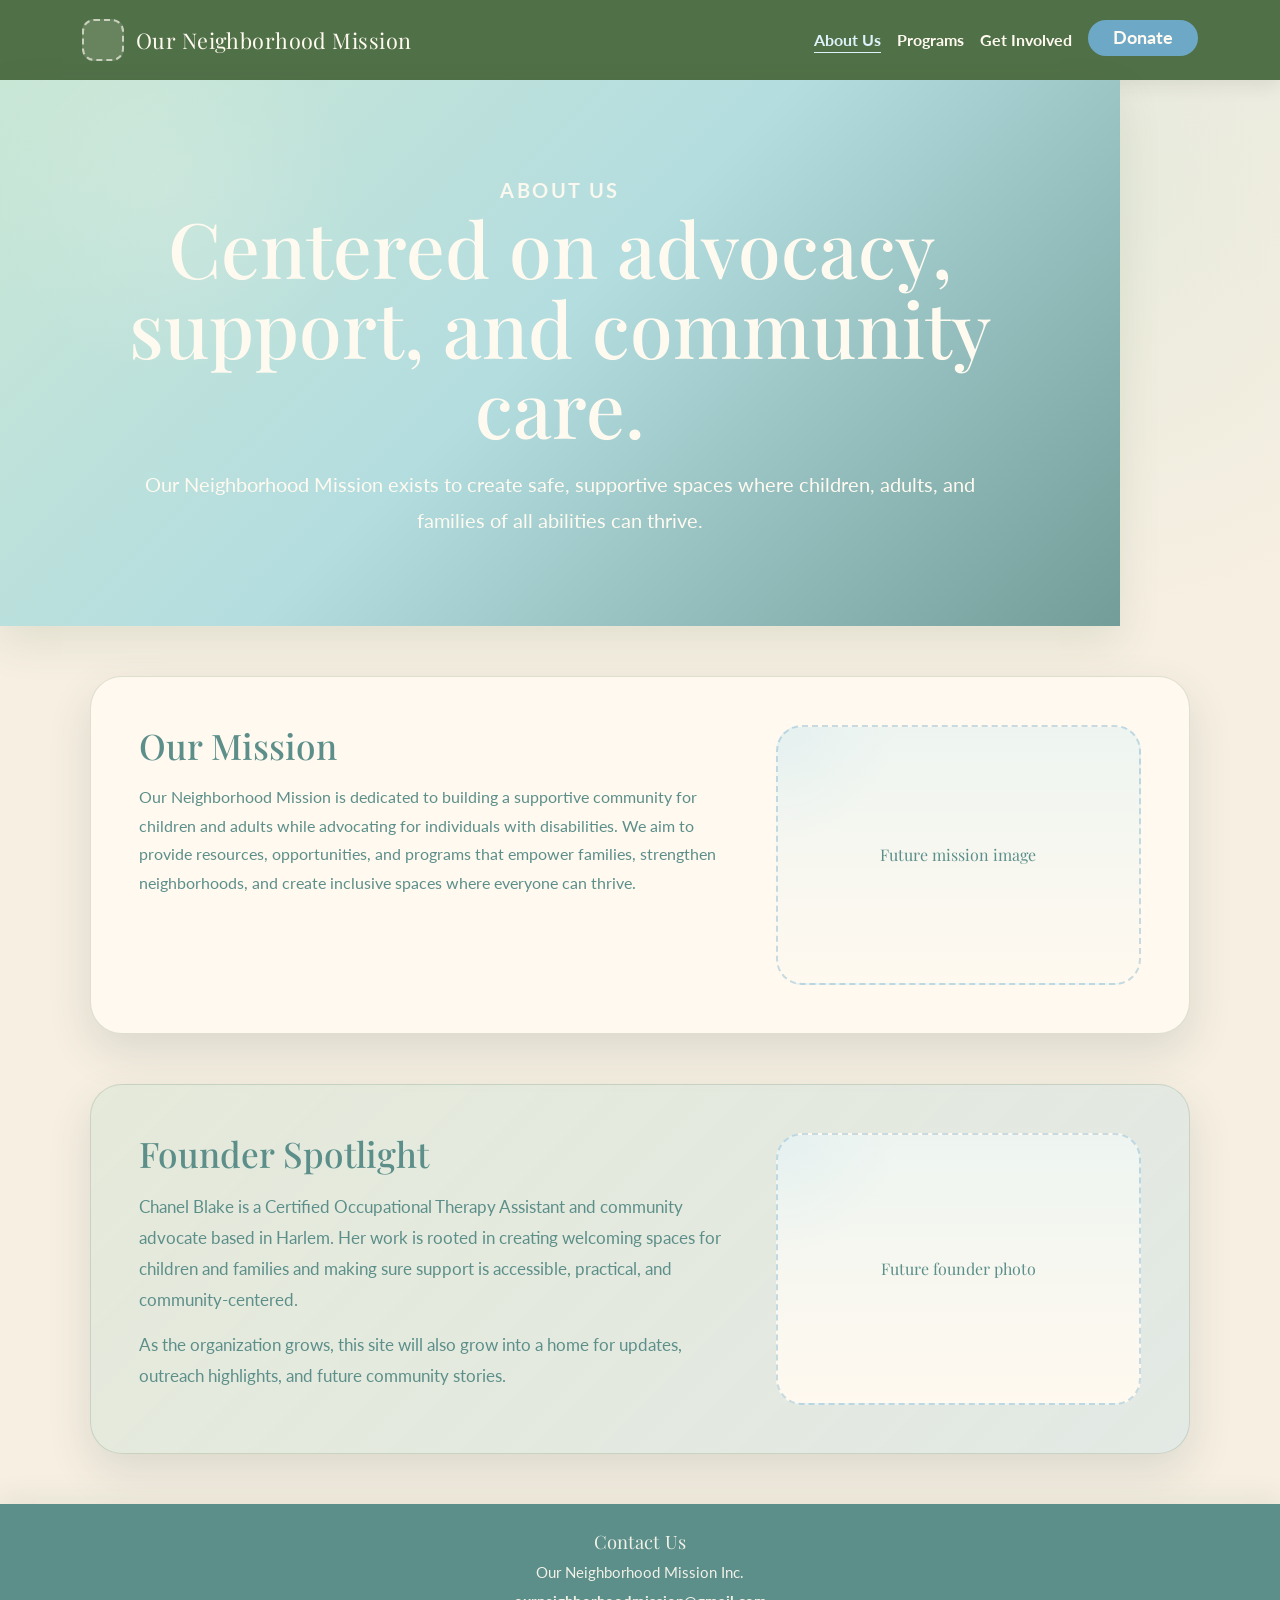
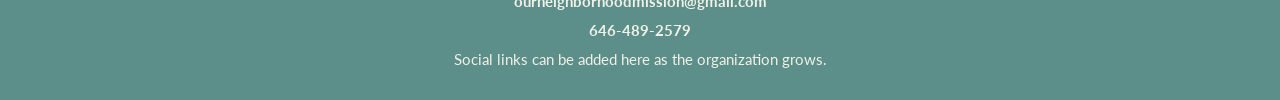
==== about.html @ 68ea68d2 "Unify intros and refine visual theme" ====
<!DOCTYPE html>
<html lang="en">
  <head>
    <meta charset="UTF-8" />
    <meta name="viewport" content="width=device-width, initial-scale=1.0" />
    <title>About Us | Our Neighborhood Mission</title>
    <link
      href="https://cdn.jsdelivr.net/npm/bootstrap@5.3.3/dist/css/bootstrap.min.css"
      rel="stylesheet"
    />
    <link rel="stylesheet" href="style.css" />
    <link
      href="https://fonts.googleapis.com/css2?family=Playfair+Display:wght@700&family=Lato:wght@400;700&display=swap"
      rel="stylesheet"
    />
  </head>
  <body>
    <nav class="navbar navbar-expand-lg">
      <div class="container">
        <a class="navbar-brand" href="index.html">
          <span class="logo-slot" aria-hidden="true"></span>
          <span class="brand-text">Our Neighborhood Mission</span>
        </a>
        <button
          class="navbar-toggler"
          type="button"
          data-bs-toggle="collapse"
          data-bs-target="#navMenu"
          aria-controls="navMenu"
          aria-expanded="false"
          aria-label="Toggle navigation"
        >
          <span class="navbar-toggler-icon"></span>
        </button>
        <div class="collapse navbar-collapse" id="navMenu">
          <ul class="navbar-nav ms-auto">
            <li class="nav-item"><a class="nav-link current-link" href="about.html">About Us</a></li>
            <li class="nav-item"><a class="nav-link" href="programs.html">Programs</a></li>
            <li class="nav-item"><a class="nav-link" href="get-involved.html">Get Involved</a></li>
            <li class="nav-item ms-2">
              <a class="btn btn-donate btn-sm" href="get-involved.html#donate">Donate</a>
            </li>
          </ul>
        </div>
      </div>
    </nav>

    <section class="intro subpage-intro">
      <div class="statement statement-wide">
        <p class="subpage-tag">About Us</p>
        <h1>Centered on advocacy, support, and community care.</h1>
        <p>
          Our Neighborhood Mission exists to create safe, supportive spaces where
          children, adults, and families of all abilities can thrive.
        </p>
      </div>
    </section>

    <section id="mission" class="page-section content-split">
      <div class="content-copy">
        <h2>Our Mission</h2>
        <p>
          Our Neighborhood Mission is dedicated to building a supportive community for
          children and adults while advocating for individuals with disabilities. We aim
          to provide resources, opportunities, and programs that empower families,
          strengthen neighborhoods, and create inclusive spaces where everyone can thrive.
        </p>
      </div>
      <div class="content-placeholder">Future mission image</div>
    </section>

    <section id="impact" class="page-section content-split">
      <div class="content-copy">
        <h2>Founder Spotlight</h2>
        <p>
          Chanel Blake is a Certified Occupational Therapy Assistant and community
          advocate based in Harlem. Her work is rooted in creating welcoming spaces for
          children and families and making sure support is accessible, practical, and
          community-centered.
        </p>
        <p>
          As the organization grows, this site will also grow into a home for updates,
          outreach highlights, and future community stories.
        </p>
      </div>
      <div class="content-placeholder">Future founder photo</div>
    </section>

    <footer id="footer">
      <p>Contact Us</p>
      <p>Our Neighborhood Mission Inc.</p>
      <p><a class="contact-link footer-link" href="mailto:ourneighborhoodmission@gmail.com">ourneighborhoodmission@gmail.com</a></p>
      <p><a class="contact-link footer-link" href="tel:16464892579">646-489-2579</a></p>
      <p class="footer-note">Social links can be added here as the organization grows.</p>
    </footer>

    <script src="https://cdn.jsdelivr.net/npm/bootstrap@5.3.3/dist/js/bootstrap.bundle.min.js"></script>
  </body>
</html>
---- style.css ----
:root {
  --primary-color: #aad8c0;
  --secondary-color: #5c8f8a;
  --accent-color: #b8dceb;
  --accent-color2: #6ea8c7;
  --card-color: #8ec0b4;
  --surface-color: #fff9ef;
  --surface-soft: #eef5f1;
  --text-color: #333;
  --warm-bg: #f6efe2;
  --light-text: #fffaf0;
  --border-color: rgba(72, 106, 64, 0.18);
  --shadow-soft: 0 16px 40px rgba(72, 106, 64, 0.12);
  --shadow-card: 0 18px 44px rgba(62, 86, 81, 0.14);
}

html {
  scroll-behavior: smooth;
}

body {
  font-family: "Lato", sans-serif;
  background-color: var(--warm-bg);
  margin: 0;
  color: var(--text-color);
  background-image:
    radial-gradient(circle at top left, rgba(184, 220, 235, 0.16), transparent 24%),
    radial-gradient(circle at 85% 12%, rgba(170, 216, 192, 0.18), transparent 22%),
    linear-gradient(180deg, rgba(184, 220, 235, 0.08), transparent 18%);
}

.navbar {
  background-color: rgba(72, 106, 64, 0.95);
  box-shadow: 0 6px 18px rgba(0, 0, 0, 0.08);
  padding: 14px 0;
}

.navbar-brand {
  font-family: "Playfair Display", serif;
  color: var(--light-text) !important;
  letter-spacing: 0.02em;
  display: inline-flex;
  align-items: center;
  gap: 12px;
  font-size: 1.35rem;
  text-decoration: none;
}

.logo-slot {
  width: 42px;
  height: 42px;
  border-radius: 12px;
  border: 2px dashed rgba(255, 250, 240, 0.65);
  background: rgba(255, 250, 240, 0.14);
  flex: 0 0 auto;
}

.brand-text {
  display: inline-block;
}

.navbar-toggler {
  border-color: rgba(245, 245, 220, 0.5);
}

.navbar-toggler-icon {
  filter: invert(1);
}

.nav-link {
  color: var(--light-text) !important;
  font-family: "Lato", sans-serif;
  font-weight: 700;
}

.nav-link:hover {
  color: var(--accent-color2) !important;
}

.current-link {
  color: #dff2fb !important;
  text-decoration: underline;
  text-underline-offset: 6px;
}

.intro {
  background:
    radial-gradient(circle at 15% 20%, rgba(255, 249, 239, 0.16), transparent 18%),
    linear-gradient(135deg, #c9e7d5 0%, #b4dde0 48%, #729d98 100%);
  color: var(--light-text);
  text-align: center;
  padding: 92px 44px 88px;
  min-height: 360px;
  max-width: 1120px;
  width: 100%;
  margin: 0 0 28px;
  box-shadow: var(--shadow-soft);
  display: flex;
  align-items: center;
  justify-content: center;
  position: relative;
  overflow: hidden;
}

.intro h1 {
  font-family: "Playfair Display", serif;
  font-size: clamp(3rem, 6vw, 5.1rem);
  line-height: 1.04;
  margin-bottom: 18px;
}

.intro p {
  font-family: "Lato", sans-serif;
  font-size: 1.25rem;
  line-height: 1.8;
  max-width: 900px;
  margin: 0 auto;
}

.subpage-tag {
  margin-bottom: 14px;
  text-transform: uppercase;
  letter-spacing: 0.12em;
  color: rgba(255, 250, 240, 0.92);
  font-size: 0.92rem;
  font-weight: 700;
}

.statement {
  max-width: 980px;
  margin: 0 auto;
}

.statement-wide {
  max-width: 980px;
}

.subpage-intro {
  margin-top: 0;
}

.intro-actions {
  margin-top: 26px;
  display: flex;
  justify-content: center;
  gap: 14px;
  flex-wrap: wrap;
}

.intro-secondary-btn {
  color: var(--light-text);
  border-radius: 999px;
  padding: 16px 30px;
  border: 1px solid rgba(255, 250, 240, 0.5);
}

.intro-secondary-btn:hover {
  color: var(--light-text);
  background: rgba(255, 250, 240, 0.12);
}

.highlight-strip {
  max-width: 1120px;
  margin: 0 auto 28px;
  padding: 0 8px;
  display: grid;
  grid-template-columns: repeat(3, 1fr);
  gap: 18px;
}

.highlight-item {
  background: rgba(255, 249, 239, 0.82);
  border: 1px solid var(--border-color);
  border-radius: 24px;
  min-height: 96px;
  display: flex;
  align-items: center;
  justify-content: center;
  box-shadow: var(--shadow-card);
}

.highlight-item span {
  font-family: "Playfair Display", serif;
  color: var(--secondary-color);
  font-size: 1.35rem;
}


.page-section,
#mission,
#programs,
#gallery,
#volunteer,
#donate,
#impact,
#contact {
  scroll-margin-top: 90px;
  max-width: 1100px;
  margin: 0 auto 28px;
  margin-top: 50px;
  margin-bottom: 50px;
  padding: 48px;
  border-radius: 32px;
  border: 1px solid var(--border-color);
  box-shadow: var(--shadow-card);
}

.page-section,
#mission,
#programs,
#gallery {
  background: var(--surface-color);
  color: var(--secondary-color);
}


#mission p,
#programs p,
#gallery p,
.page-section p {
  font-family: "Lato", sans-serif;
  margin: 0 0 14px;
  line-height: 1.8;
}

.page-section h2,
#mission h2,
#programs h2,
#gallery h2 {
  font-family: "Playfair Display", serif;
  font-size: 2.2rem;
  margin-bottom: 16px;
}

.content-split {
  display: grid;
  grid-template-columns: minmax(0, 1.25fr) minmax(280px, 0.75fr);
  gap: 28px;
  align-items: stretch;
}

.content-copy {
  min-width: 0;
}

.content-placeholder {
  min-height: 260px;
  display: flex;
  align-items: center;
  justify-content: center;
  padding: 24px;
  border-radius: 26px;
  border: 2px dashed rgba(110, 168, 199, 0.38);
  background:
    radial-gradient(circle at top left, rgba(184, 220, 235, 0.18), transparent 26%),
    linear-gradient(180deg, var(--surface-soft), var(--surface-color));
  color: var(--secondary-color);
  font-family: "Playfair Display", serif;
  text-align: center;
}

.placeholder-carousel {
  margin-top: 24px;
}

.carousel-placeholder {
  min-height: 420px;
  border-radius: 28px;
  border: 2px dashed rgba(255, 250, 240, 0.42);
  background:
    linear-gradient(180deg, rgba(47, 65, 62, 0.08), rgba(47, 65, 62, 0.42)),
    linear-gradient(135deg, rgba(170, 216, 192, 0.8), rgba(110, 168, 199, 0.85));
  display: flex;
  align-items: center;
  justify-content: center;
  color: var(--light-text);
  font-family: "Playfair Display", serif;
  font-size: 1.4rem;
  text-align: center;
  padding: 24px;
  box-shadow: var(--shadow-card);
}

.image-one {
  background:
    linear-gradient(180deg, rgba(47, 65, 62, 0.08), rgba(47, 65, 62, 0.42)),
    radial-gradient(circle at 25% 30%, rgba(255, 249, 239, 0.18), transparent 16%),
    linear-gradient(135deg, #d4ead8 0%, #96c7bf 48%, #6f9f99 100%);
}

.image-two {
  background:
    linear-gradient(180deg, rgba(47, 65, 62, 0.08), rgba(47, 65, 62, 0.42)),
    radial-gradient(circle at 72% 26%, rgba(255, 249, 239, 0.18), transparent 16%),
    linear-gradient(135deg, #dbe6cf 0%, #a9d2d7 52%, #7e9e76 100%);
}

.image-three {
  background:
    linear-gradient(180deg, rgba(47, 65, 62, 0.08), rgba(47, 65, 62, 0.42)),
    radial-gradient(circle at 44% 22%, rgba(255, 249, 239, 0.18), transparent 14%),
    linear-gradient(135deg, #cee7dc 0%, #9dc7db 52%, #7da9a1 100%);
}

.btn-donate {
  background-color: var(--accent-color2);
  color: var(--light-text);
  font-weight: 700;
  padding: 5px 25px;
  border-radius: 50px;
  font-size: 1.1rem;
  border: none;
  transition: transform 0.2s, box-shadow 0.2s;
}

.btn-donate:hover {
  transform: translateY(-2px);
  box-shadow: 0 8px 20px rgba(0, 0, 0, 0.25);
  background-color: var(--accent-color);
  color: var(--text-color);
  cursor: pointer;
}

.btn-learn,
.btn-form {
  background-color: var(--accent-color2);
  color: var(--light-text);
  font-weight: 700;
  padding: 16px 30px;
  border-radius: 50px;
  font-size: 1.1rem;
  border: none;
  transition: transform 0.2s, box-shadow 0.2s;
}

.btn-learn:hover,
.btn-form:hover {
  transform: translateY(-2px);
  box-shadow: 0 8px 20px rgba(0, 0, 0, 0.25);
  background-color: var(--accent-color);
  color: var(--text-color);
}

#cards {
  display: flex;
  flex-wrap: wrap;
  text-align: center;
  padding: 12px 24px 20px;
  max-width: 1100px;
  margin: 0 auto 28px;
}

.card {
  font-family: "Lato", sans-serif;
  border-radius: 30px;
  background: linear-gradient(135deg, var(--card-color) 0%, var(--accent-color2) 100%);
  color: var(--light-text);
  font-size: 15px;
  margin: 10px;
  padding: 24px;
  flex: 1 1 300px;
  border: 1px solid rgba(255, 250, 240, 0.2);
  box-shadow: var(--shadow-card);
  transition: transform 0.2s ease, box-shadow 0.2s ease, opacity 0.2s ease;
}

.card h2 {
  font-family: "Playfair Display", serif;
  margin-bottom: 12px;
}

.card:hover {
  transform: translateY(-3px);
  box-shadow: 0 14px 26px rgba(72, 106, 64, 0.16);
  opacity: 0.96;
}

#volunteer,
#impact {
  background: linear-gradient(135deg, rgba(170, 216, 192, 0.22), rgba(184, 220, 235, 0.3));
  color: var(--secondary-color);
}

#donate,
#contact {
  background: var(--surface-color);
  border: 1px solid rgba(110, 168, 199, 0.22);
  color: var(--text-color);
}

#volunteer h2,
#donate h2,
#impact h2,
#contact h2 {
  font-family: "Playfair Display", serif;
  font-size: 2.2rem;
  margin-bottom: 16px;
}

#volunteer p,
#donate p,
#impact p,
#contact p {
  font-family: "Lato", sans-serif;
  font-size: 1.08rem;
  line-height: 1.8;
  margin-bottom: 0.85rem;
}

.simple-form {
  margin-top: 20px;
}

.simple-form input,
.simple-form textarea {
  width: 100%;
  margin-bottom: 14px;
  padding: 14px 16px;
  border-radius: 16px;
  border: 1px solid rgba(72, 106, 64, 0.2);
  font-family: "Lato", sans-serif;
}

.form-note {
  font-family: "Lato", sans-serif;
  font-size: 0.9rem;
  color: rgba(51, 51, 51, 0.7);
  margin-top: 4px;
}

.volunteer-btn {
  display: inline-block;
  margin-top: 10px;
  text-decoration: none;
}

.contact-link {
  color: var(--secondary-color);
  text-decoration: none;
  font-weight: 700;
}

.contact-link:hover {
  color: var(--accent-color2);
  text-decoration: underline;
}

.footer-link {
  color: var(--light-text);
}

.footer-link:hover {
  color: var(--accent-color);
}

#footer {
  margin-top: 40px;
  background: var(--secondary-color);
  color: var(--light-text);
  text-align: center;
  padding: 24px 20px;
  box-shadow: 0 -8px 24px rgba(72, 106, 64, 0.08);
}

#footer p:first-child {
  font-family: "Playfair Display", serif;
  font-size: 1.15rem;
  margin-bottom: 6px;
}

#footer p {
  font-family: "Lato", sans-serif;
  font-size: 0.95rem;
  margin: 0 0 6px;
  opacity: 0.92;
}

.footer-note {
  opacity: 0.75;
  font-size: 0.9rem;
}

@media (max-width: 768px) {
  .intro {
    padding: 70px 22px;
    margin: 70px 16px 18px;
    min-height: 300px;
  }

  .intro h1 {
    font-size: 2.7rem;
  }

  .intro p {
    font-size: 1.1rem;
  }

  .highlight-strip {
    grid-template-columns: 1fr;
    margin: 0 16px 18px;
    padding: 0;
  }

  .page-section,
  #mission,
  #programs,
  #volunteer,
  #gallery,
  #donate,
  #impact,
  #contact {
    margin: 18px 16px;
    padding: 28px 22px;
  }

  .content-split {
    grid-template-columns: 1fr;
  }

  .carousel-placeholder,
  .content-placeholder {
    min-height: 200px;
  }

  #volunteer h2,
  #mission h2,
  #programs h2,
  #gallery h2,
  #donate h2,
  #impact h2,
  #contact h2 {
    font-size: 1.8rem;
  }
}
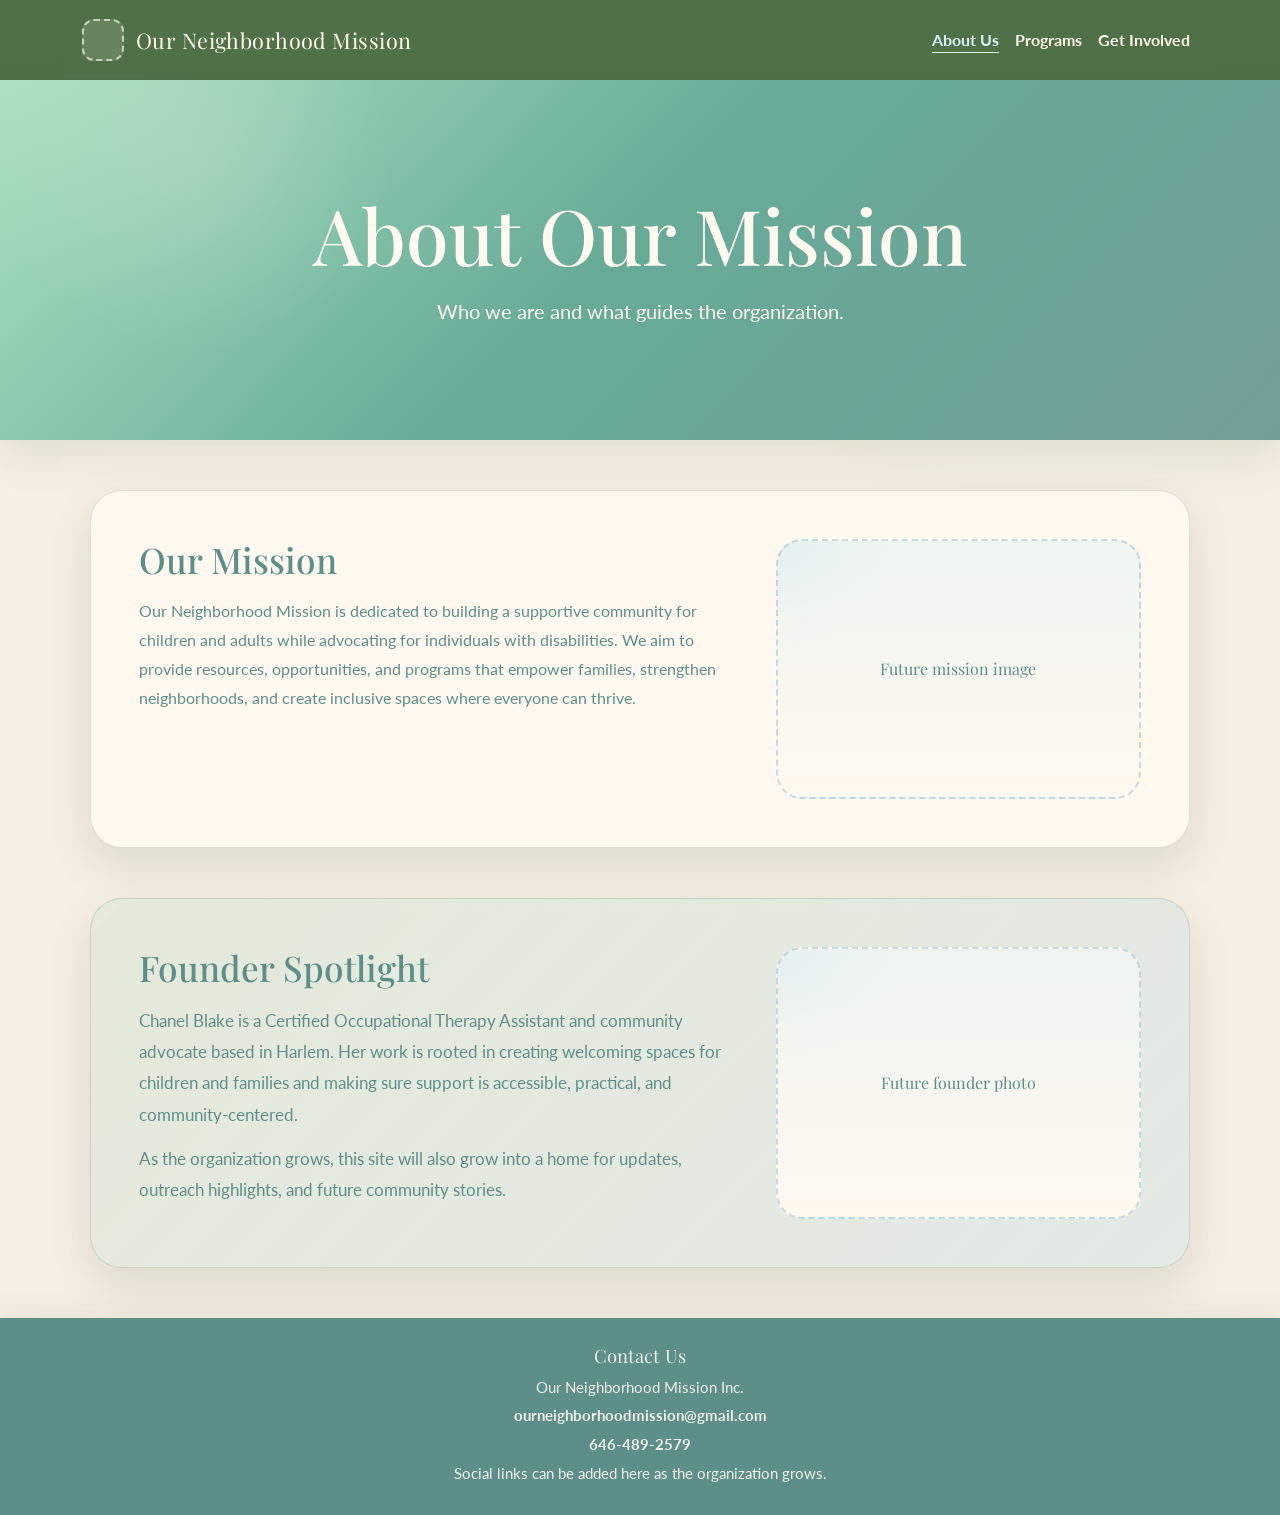
==== commit 2a46ed93: "Simplify page intros and remove donate nav button" ====
--- a/about.html
+++ b/about.html
@@ -37,9 +37,6 @@
             <li class="nav-item"><a class="nav-link current-link" href="about.html">About Us</a></li>
             <li class="nav-item"><a class="nav-link" href="programs.html">Programs</a></li>
             <li class="nav-item"><a class="nav-link" href="get-involved.html">Get Involved</a></li>
-            <li class="nav-item ms-2">
-              <a class="btn btn-donate btn-sm" href="get-involved.html#donate">Donate</a>
-            </li>
           </ul>
         </div>
       </div>
@@ -47,12 +44,8 @@
 
     <section class="intro subpage-intro">
       <div class="statement statement-wide">
-        <p class="subpage-tag">About Us</p>
-        <h1>Centered on advocacy, support, and community care.</h1>
-        <p>
-          Our Neighborhood Mission exists to create safe, supportive spaces where
-          children, adults, and families of all abilities can thrive.
-        </p>
+        <h1>About Our Mission</h1>
+        <p>Who we are and what guides the organization.</p>
       </div>
     </section>
 
--- a/style.css
+++ b/style.css
@@ -86,14 +86,14 @@
 .intro {
   background:
     radial-gradient(circle at 15% 20%, rgba(255, 249, 239, 0.16), transparent 18%),
-    linear-gradient(135deg, #c9e7d5 0%, #b4dde0 48%, #729d98 100%);
+    linear-gradient(135deg, #ace2c1 0%, #67ab97 48%, #709d98 100%);
   color: var(--light-text);
   text-align: center;
   padding: 92px 44px 88px;
   min-height: 360px;
-  max-width: 1120px;
   width: 100%;
-  margin: 0 0 28px;
+  max-width: none;
+  margin: 0 0 28px 0;
   box-shadow: var(--shadow-soft);
   display: flex;
   align-items: center;
@@ -117,15 +117,6 @@
   margin: 0 auto;
 }
 
-.subpage-tag {
-  margin-bottom: 14px;
-  text-transform: uppercase;
-  letter-spacing: 0.12em;
-  color: rgba(255, 250, 240, 0.92);
-  font-size: 0.92rem;
-  font-weight: 700;
-}
-
 .statement {
   max-width: 980px;
   margin: 0 auto;
@@ -139,52 +130,32 @@
   margin-top: 0;
 }
 
-.intro-actions {
-  margin-top: 26px;
-  display: flex;
-  justify-content: center;
-  gap: 14px;
-  flex-wrap: wrap;
-}
-
-.intro-secondary-btn {
-  color: var(--light-text);
-  border-radius: 999px;
-  padding: 16px 30px;
-  border: 1px solid rgba(255, 250, 240, 0.5);
-}
-
-.intro-secondary-btn:hover {
-  color: var(--light-text);
-  background: rgba(255, 250, 240, 0.12);
-}
-
-.highlight-strip {
-  max-width: 1120px;
-  margin: 0 auto 28px;
-  padding: 0 8px;
+.home-info {
   display: grid;
-  grid-template-columns: repeat(3, 1fr);
-  gap: 18px;
-}
-
-.highlight-item {
-  background: rgba(255, 249, 239, 0.82);
+  grid-template-columns: repeat(3, minmax(0, 1fr));
+  gap: 20px;
+}
+
+.info-card {
+  background: rgba(255, 249, 239, 0.92);
   border: 1px solid var(--border-color);
   border-radius: 24px;
-  min-height: 96px;
-  display: flex;
-  align-items: center;
-  justify-content: center;
+  padding: 28px 24px;
   box-shadow: var(--shadow-card);
 }
 
-.highlight-item span {
+.info-card h2 {
   font-family: "Playfair Display", serif;
   color: var(--secondary-color);
-  font-size: 1.35rem;
-}
-
+  font-size: 1.5rem;
+  margin-bottom: 12px;
+}
+
+.info-card p {
+  font-family: "Lato", sans-serif;
+  line-height: 1.7;
+  margin: 0;
+}
 
 .page-section,
 #mission,
@@ -483,7 +454,7 @@
 @media (max-width: 768px) {
   .intro {
     padding: 70px 22px;
-    margin: 70px 16px 18px;
+    margin: 70px 0 18px 0;
     min-height: 300px;
   }
 
@@ -496,9 +467,7 @@
   }
 
   .highlight-strip {
-    grid-template-columns: 1fr;
-    margin: 0 16px 18px;
-    padding: 0;
+    display: none;
   }
 
   .page-section,
@@ -517,6 +486,10 @@
     grid-template-columns: 1fr;
   }
 
+  .home-info {
+    grid-template-columns: 1fr;
+  }
+
   .carousel-placeholder,
   .content-placeholder {
     min-height: 200px;
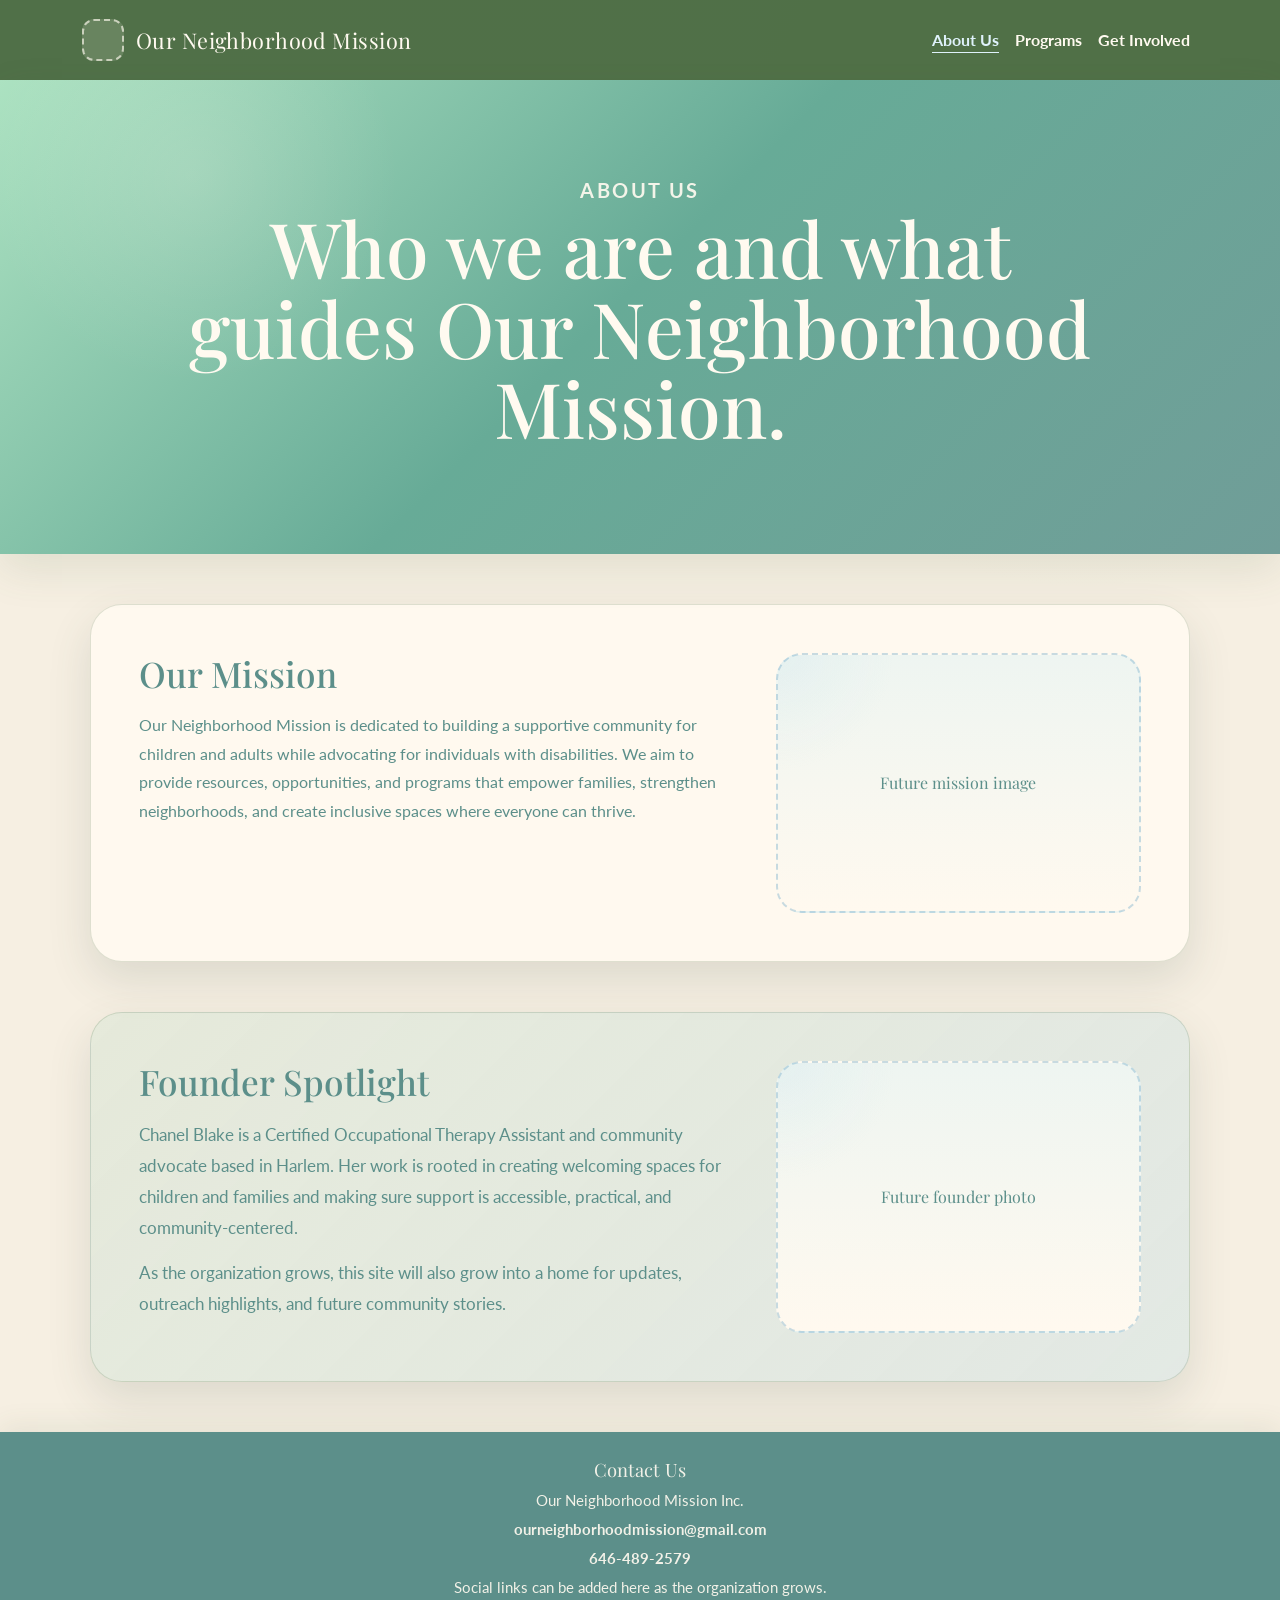
==== commit 6f6bc5d6: "Restore two-line intro style" ====
--- a/about.html
+++ b/about.html
@@ -44,8 +44,8 @@
 
     <section class="intro subpage-intro">
       <div class="statement statement-wide">
-        <h1>About Our Mission</h1>
-        <p>Who we are and what guides the organization.</p>
+        <p class="subpage-tag">About Us</p>
+        <h1>Who we are and what guides Our Neighborhood Mission.</h1>
       </div>
     </section>
 
--- a/style.css
+++ b/style.css
@@ -115,6 +115,16 @@
   line-height: 1.8;
   max-width: 900px;
   margin: 0 auto;
+}
+
+.subpage-tag {
+  margin-bottom: 14px;
+  text-transform: uppercase;
+  letter-spacing: 0.12em;
+  color: rgba(255, 250, 240, 0.92);
+  font-size: 0.92rem;
+  font-weight: 700;
+  font-family: "Lato", sans-serif;
 }
 
 .statement {
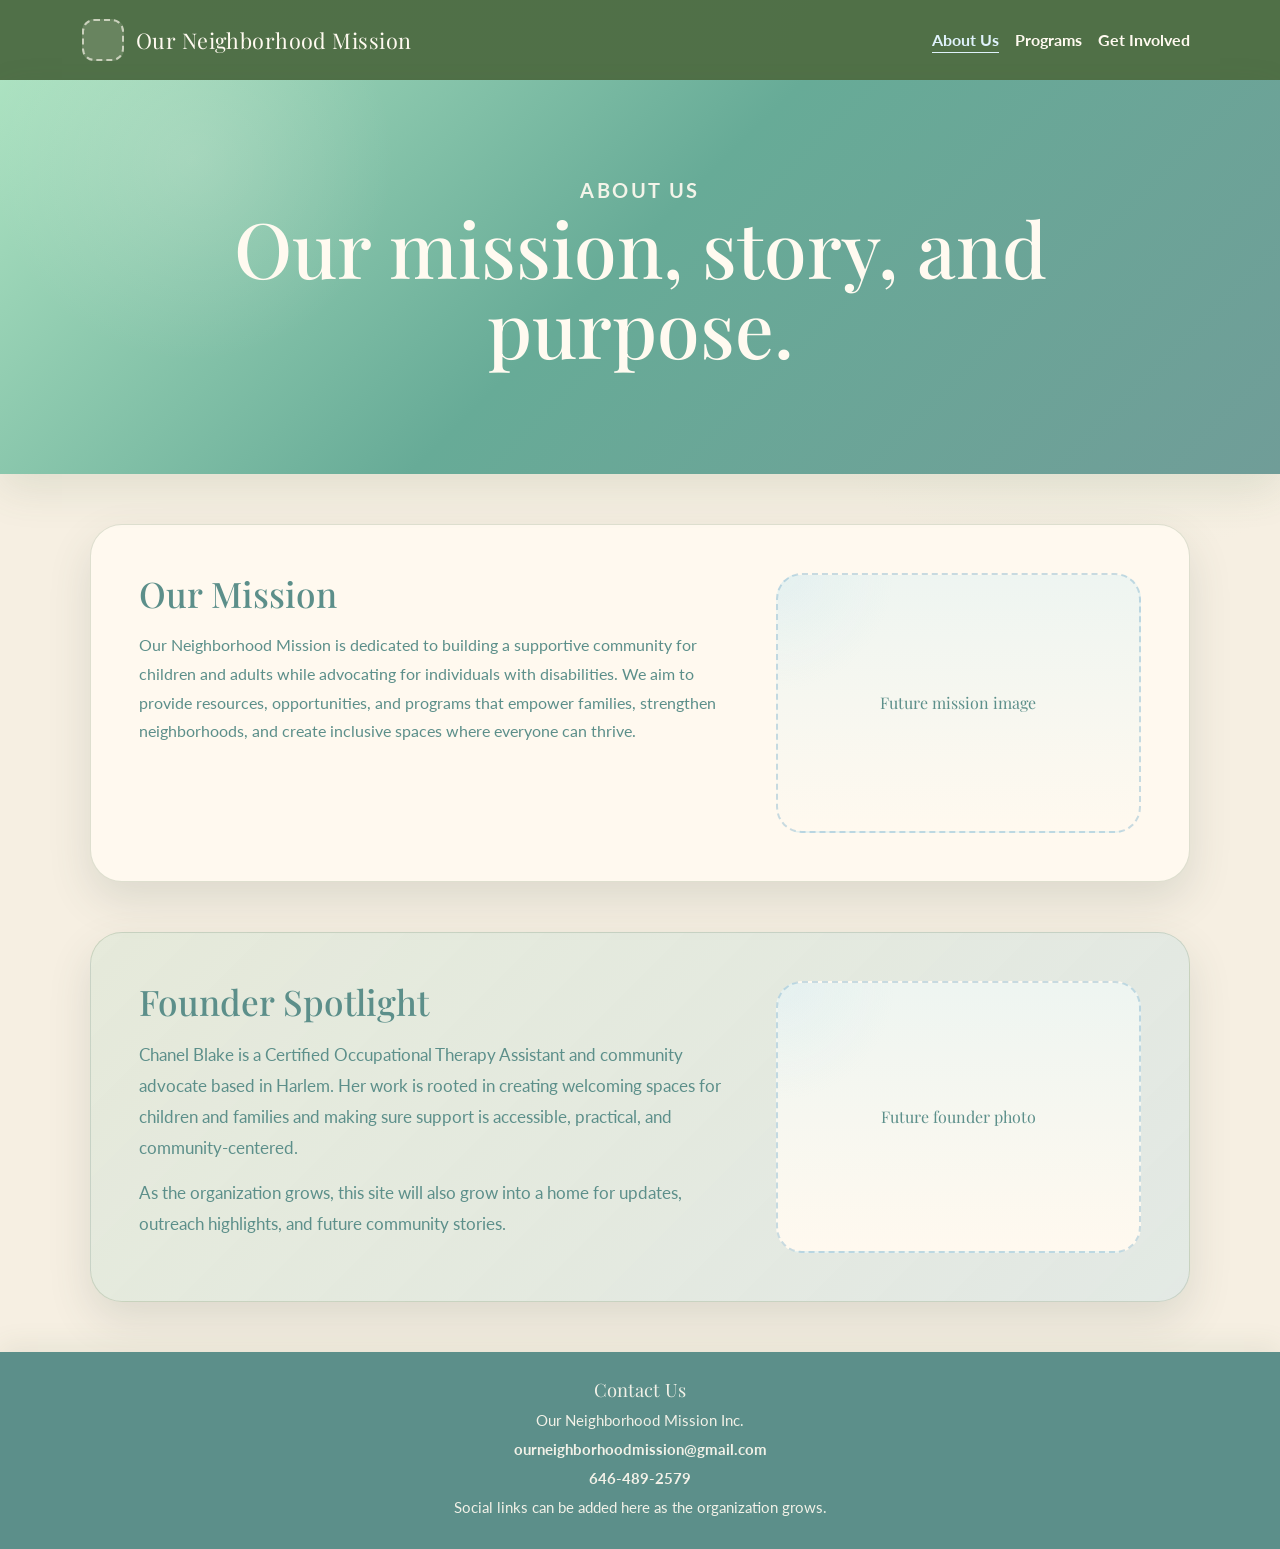
==== commit 11f85e43: "Fix intro headings and homepage card title" ====
--- a/about.html
+++ b/about.html
@@ -45,7 +45,7 @@
     <section class="intro subpage-intro">
       <div class="statement statement-wide">
         <p class="subpage-tag">About Us</p>
-        <h1>Who we are and what guides Our Neighborhood Mission.</h1>
+        <h1>Our mission, story, and purpose.</h1>
       </div>
     </section>
 
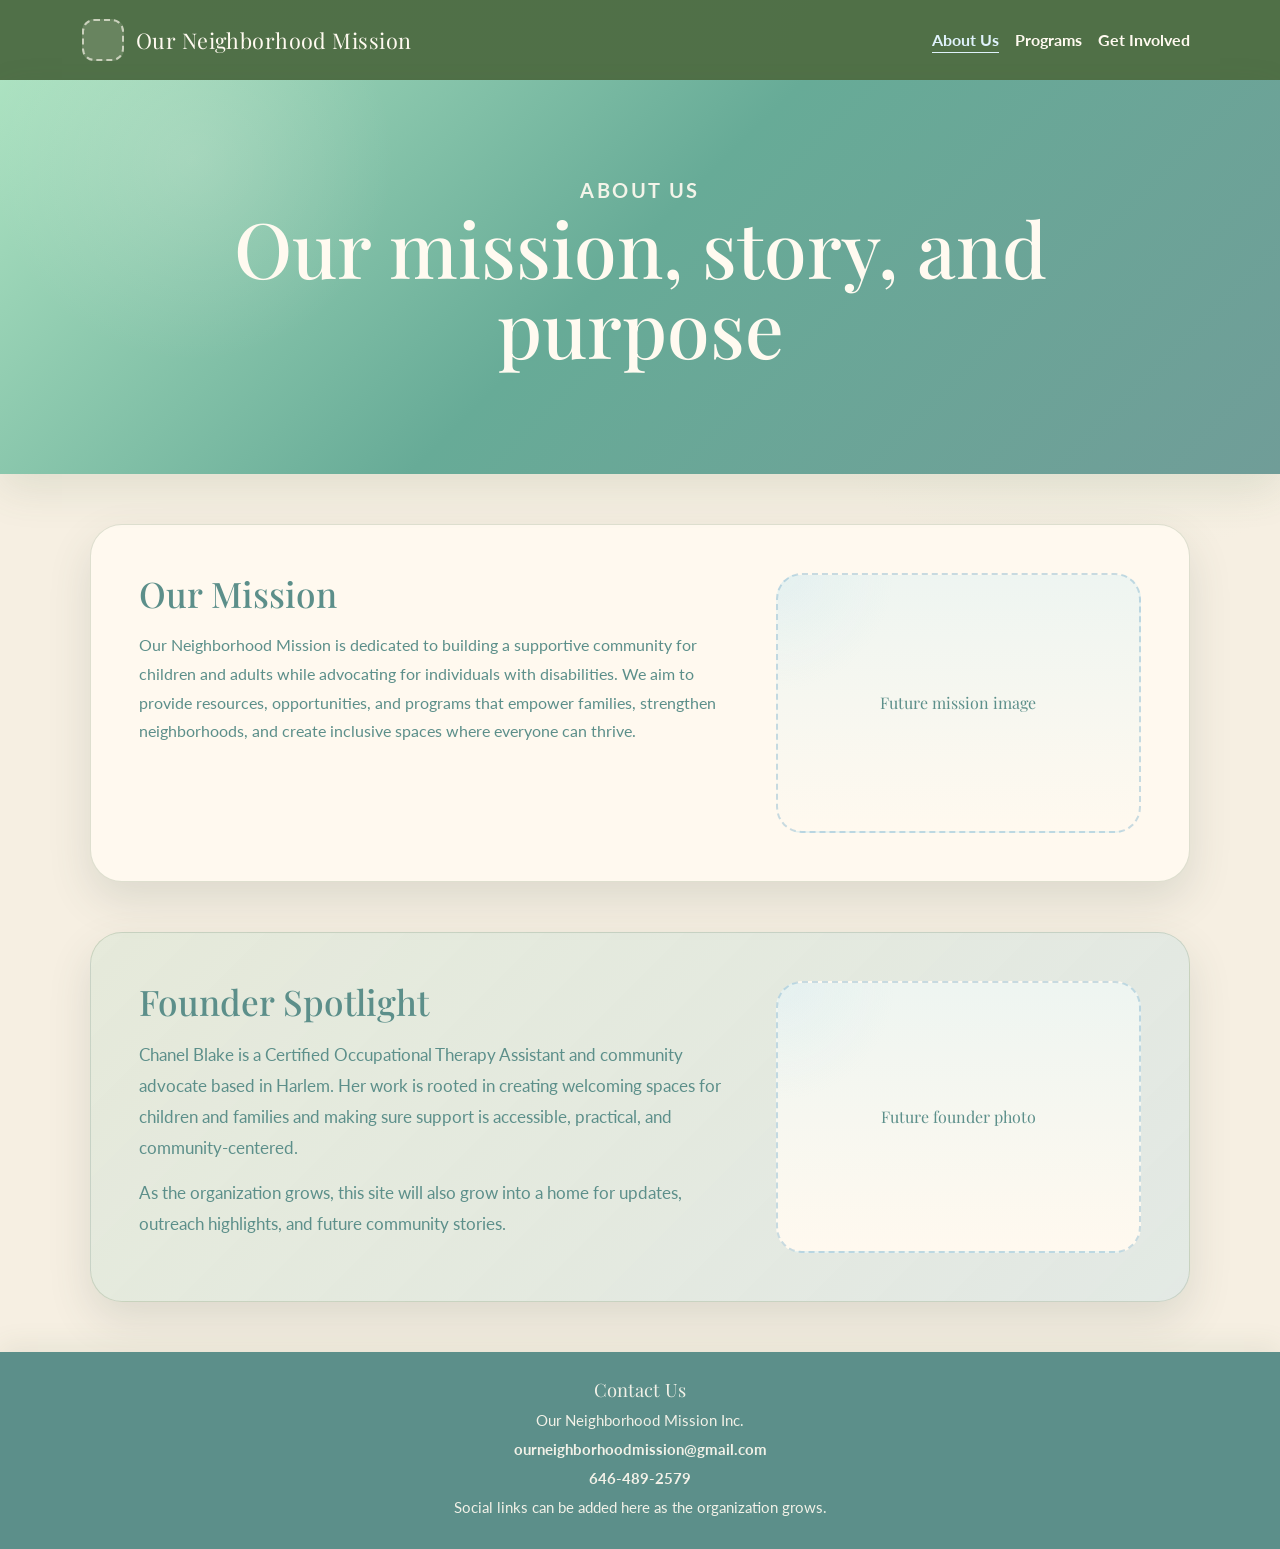
==== commit 7c3a5add: "Fix intro headings and homepage card title" ====
--- a/about.html
+++ b/about.html
@@ -45,7 +45,7 @@
     <section class="intro subpage-intro">
       <div class="statement statement-wide">
         <p class="subpage-tag">About Us</p>
-        <h1>Our mission, story, and purpose.</h1>
+        <h1>Our mission, story, and purpose</h1>
       </div>
     </section>
 
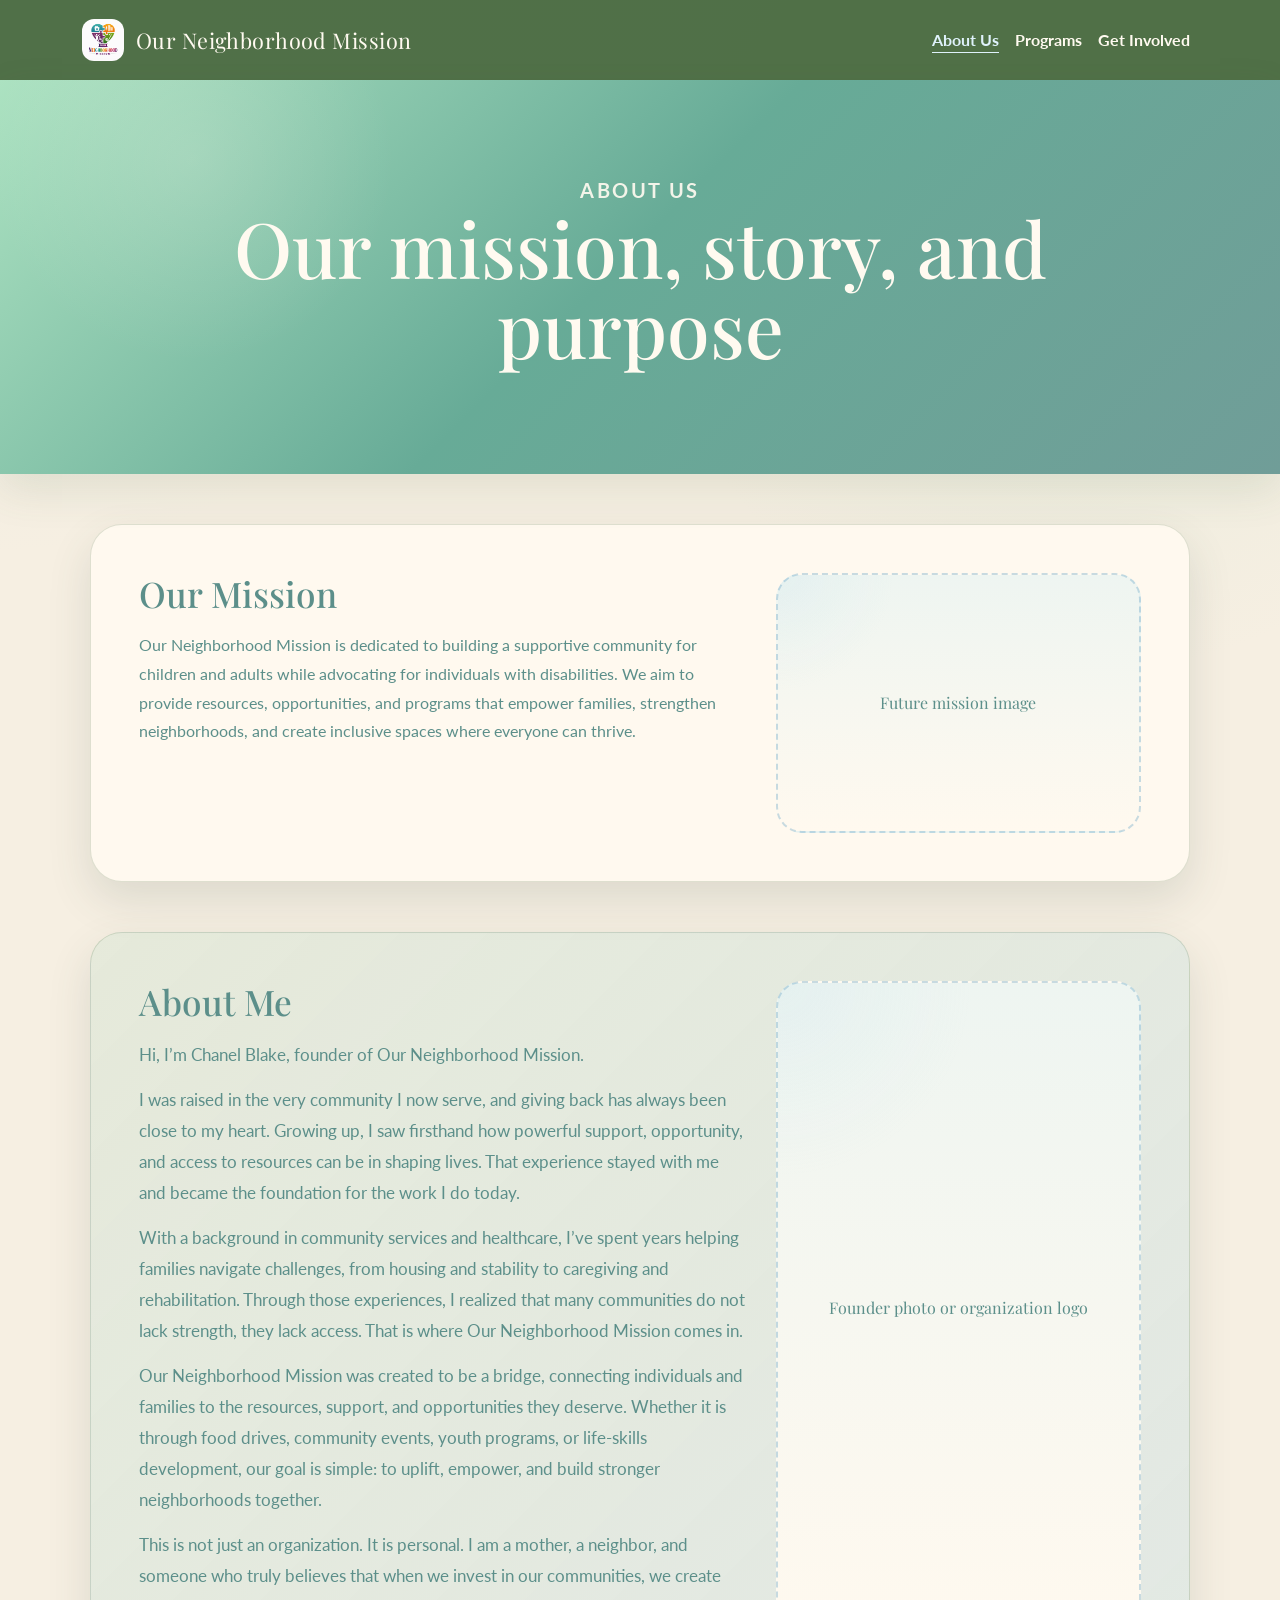
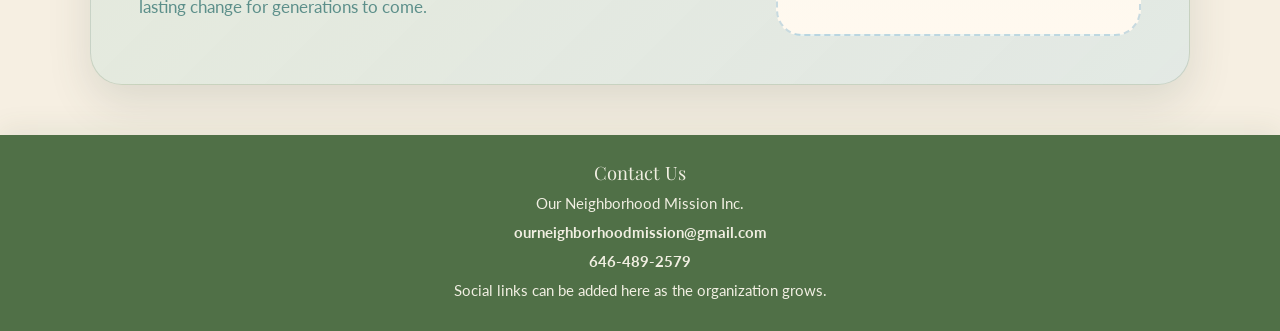
==== commit dda0f677: "Add logo and homepage photo" ====
--- a/about.html
+++ b/about.html
@@ -18,7 +18,7 @@
     <nav class="navbar navbar-expand-lg">
       <div class="container">
         <a class="navbar-brand" href="index.html">
-          <span class="logo-slot" aria-hidden="true"></span>
+          <img class="logo-slot" src="content.png" alt="Our Neighborhood Mission logo" />
           <span class="brand-text">Our Neighborhood Mission</span>
         </a>
         <button
@@ -64,19 +64,37 @@
 
     <section id="impact" class="page-section content-split">
       <div class="content-copy">
-        <h2>Founder Spotlight</h2>
+        <h2>About Me</h2>
         <p>
-          Chanel Blake is a Certified Occupational Therapy Assistant and community
-          advocate based in Harlem. Her work is rooted in creating welcoming spaces for
-          children and families and making sure support is accessible, practical, and
-          community-centered.
+          Hi, I’m Chanel Blake, founder of Our Neighborhood Mission.
         </p>
         <p>
-          As the organization grows, this site will also grow into a home for updates,
-          outreach highlights, and future community stories.
+          I was raised in the very community I now serve, and giving back has always
+          been close to my heart. Growing up, I saw firsthand how powerful support,
+          opportunity, and access to resources can be in shaping lives. That experience
+          stayed with me and became the foundation for the work I do today.
+        </p>
+        <p>
+          With a background in community services and healthcare, I’ve spent years
+          helping families navigate challenges, from housing and stability to caregiving
+          and rehabilitation. Through those experiences, I realized that many communities
+          do not lack strength, they lack access. That is where Our Neighborhood Mission
+          comes in.
+        </p>
+        <p>
+          Our Neighborhood Mission was created to be a bridge, connecting individuals
+          and families to the resources, support, and opportunities they deserve.
+          Whether it is through food drives, community events, youth programs, or
+          life-skills development, our goal is simple: to uplift, empower, and build
+          stronger neighborhoods together.
+        </p>
+        <p>
+          This is not just an organization. It is personal. I am a mother, a neighbor,
+          and someone who truly believes that when we invest in our communities, we
+          create lasting change for generations to come.
         </p>
       </div>
-      <div class="content-placeholder">Future founder photo</div>
+      <div class="content-placeholder">Founder photo or organization logo</div>
     </section>
 
     <footer id="footer">
--- a/style.css
+++ b/style.css
@@ -50,7 +50,7 @@
   width: 42px;
   height: 42px;
   border-radius: 12px;
-  border: 2px dashed rgba(255, 250, 240, 0.65);
+  object-fit: cover;
   background: rgba(255, 250, 240, 0.14);
   flex: 0 0 auto;
 }
@@ -144,27 +144,78 @@
   display: grid;
   grid-template-columns: repeat(3, minmax(0, 1fr));
   gap: 20px;
+  max-width: 980px;
 }
 
 .info-card {
   background: rgba(255, 249, 239, 0.92);
   border: 1px solid var(--border-color);
   border-radius: 24px;
-  padding: 28px 24px;
+  padding: 22px 20px;
   box-shadow: var(--shadow-card);
+  text-align: center;
+  min-height: 150px;
 }
 
 .info-card h2 {
   font-family: "Playfair Display", serif;
   color: var(--secondary-color);
-  font-size: 1.5rem;
-  margin-bottom: 12px;
+  font-size: 1.3rem;
+  margin: 0 0 10px;
 }
 
 .info-card p {
   font-family: "Lato", sans-serif;
+  font-size: 0.98rem;
   line-height: 1.7;
   margin: 0;
+}
+
+.intro-modal-btn {
+  margin-top: 18px;
+  padding: 14px 28px;
+  border-radius: 999px;
+  background: var(--secondary-color);
+  color: var(--light-text);
+  border: 1px solid rgba(255, 250, 240, 0.18);
+  box-shadow: 0 12px 26px rgba(47, 65, 62, 0.16);
+  font-family: "Lato", sans-serif;
+  font-size: 1.08rem;
+  font-weight: 700;
+  letter-spacing: 0.02em;
+}
+
+.intro-modal-btn:hover {
+  background: var(--primary-color);
+  color: var(--text-color);
+  box-shadow: 0 14px 30px rgba(47, 65, 62, 0.22);
+}
+
+.site-modal {
+  border-radius: 24px;
+  border: 1px solid var(--border-color);
+  background: var(--surface-color);
+}
+
+.site-modal .modal-header {
+  border-bottom: 1px solid rgba(72, 106, 64, 0.12);
+  padding: 20px 24px 12px;
+}
+
+.site-modal .modal-title {
+  font-family: "Playfair Display", serif;
+  color: var(--secondary-color);
+  font-size: 1.7rem;
+}
+
+.site-modal .modal-body {
+  padding: 12px 24px 24px;
+}
+
+.site-modal .modal-body p {
+  font-family: "Lato", sans-serif;
+  line-height: 1.8;
+  margin-bottom: 12px;
 }
 
 .page-section,
@@ -262,6 +313,13 @@
   box-shadow: var(--shadow-card);
 }
 
+.carousel-photo {
+  height: 420px;
+  object-fit: cover;
+  border-radius: 28px;
+  box-shadow: var(--shadow-card);
+}
+
 .image-one {
   background:
     linear-gradient(180deg, rgba(47, 65, 62, 0.08), rgba(47, 65, 62, 0.42)),
@@ -283,44 +341,7 @@
     linear-gradient(135deg, #cee7dc 0%, #9dc7db 52%, #7da9a1 100%);
 }
 
-.btn-donate {
-  background-color: var(--accent-color2);
-  color: var(--light-text);
-  font-weight: 700;
-  padding: 5px 25px;
-  border-radius: 50px;
-  font-size: 1.1rem;
-  border: none;
-  transition: transform 0.2s, box-shadow 0.2s;
-}
-
-.btn-donate:hover {
-  transform: translateY(-2px);
-  box-shadow: 0 8px 20px rgba(0, 0, 0, 0.25);
-  background-color: var(--accent-color);
-  color: var(--text-color);
-  cursor: pointer;
-}
-
-.btn-learn,
-.btn-form {
-  background-color: var(--accent-color2);
-  color: var(--light-text);
-  font-weight: 700;
-  padding: 16px 30px;
-  border-radius: 50px;
-  font-size: 1.1rem;
-  border: none;
-  transition: transform 0.2s, box-shadow 0.2s;
-}
-
-.btn-learn:hover,
-.btn-form:hover {
-  transform: translateY(-2px);
-  box-shadow: 0 8px 20px rgba(0, 0, 0, 0.25);
-  background-color: var(--accent-color);
-  color: var(--text-color);
-}
+
 
 #cards {
   display: flex;
@@ -436,7 +457,7 @@
 
 #footer {
   margin-top: 40px;
-  background: var(--secondary-color);
+  background: rgba(72, 106, 64, 0.95);
   color: var(--light-text);
   text-align: center;
   padding: 24px 20px;
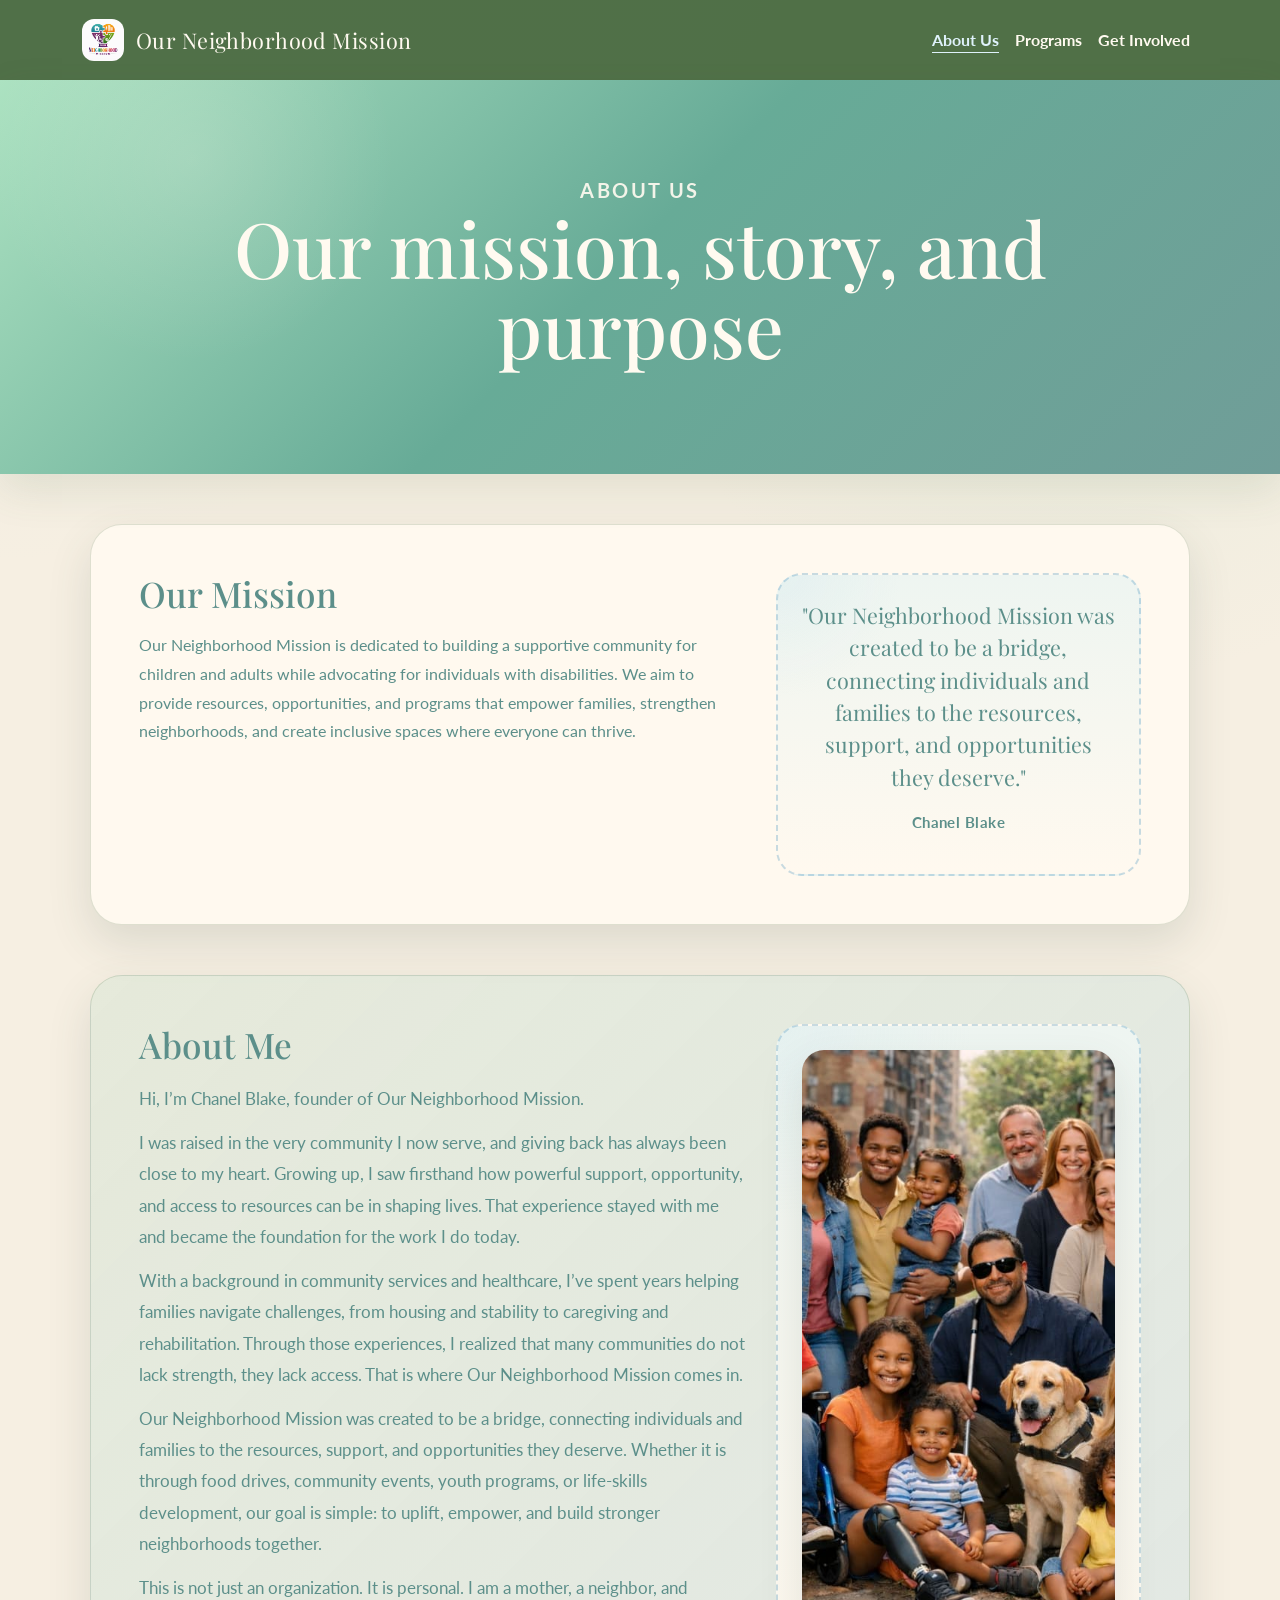
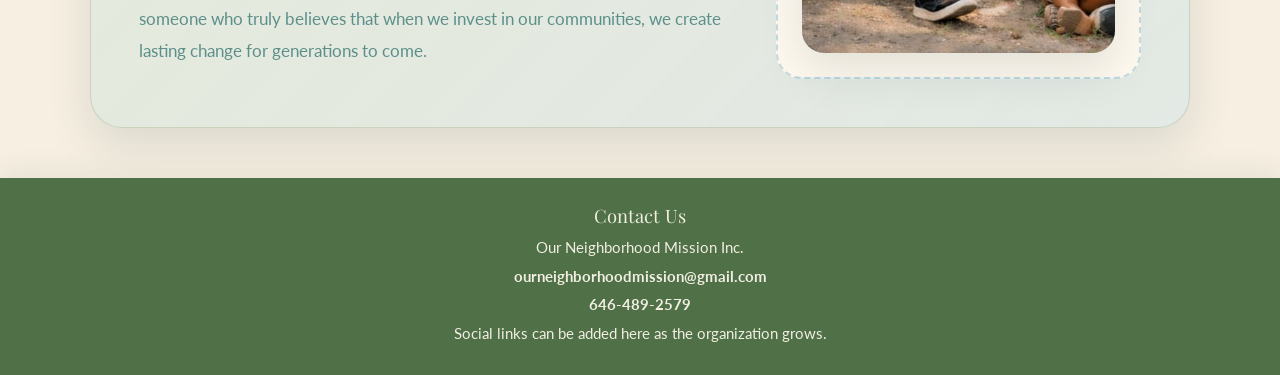
==== commit 0594eb8a: "Add founder content, logo, photo, and filled content panels" ====
--- a/about.html
+++ b/about.html
@@ -59,7 +59,13 @@
           strengthen neighborhoods, and create inclusive spaces where everyone can thrive.
         </p>
       </div>
-      <div class="content-placeholder">Future mission image</div>
+      <div class="content-placeholder quote-panel">
+        <blockquote>
+          "Our Neighborhood Mission was created to be a bridge, connecting individuals
+          and families to the resources, support, and opportunities they deserve."
+        </blockquote>
+        <p>Chanel Blake</p>
+      </div>
     </section>
 
     <section id="impact" class="page-section content-split">
@@ -94,7 +100,13 @@
           create lasting change for generations to come.
         </p>
       </div>
-      <div class="content-placeholder">Founder photo or organization logo</div>
+      <div class="content-placeholder photo-panel">
+        <img
+          src="451dc964-eb3f-4c5f-895c-73d313a117c0.png"
+          alt="Families and community members together outdoors"
+          class="panel-photo"
+        />
+      </div>
     </section>
 
     <footer id="footer">
--- a/style.css
+++ b/style.css
@@ -291,6 +291,45 @@
   text-align: center;
 }
 
+.quote-panel,
+.logo-panel,
+.photo-panel {
+  flex-direction: column;
+  gap: 16px;
+}
+
+.quote-panel blockquote {
+  margin: 0;
+  font-family: "Playfair Display", serif;
+  font-size: 1.35rem;
+  line-height: 1.5;
+  color: var(--secondary-color);
+}
+
+.quote-panel p,
+.logo-panel p {
+  margin: 0;
+  font-family: "Lato", sans-serif;
+  font-size: 0.95rem;
+  font-weight: 700;
+  letter-spacing: 0.03em;
+}
+
+.panel-logo {
+  width: min(100%, 220px);
+  height: auto;
+  display: block;
+}
+
+.panel-photo {
+  width: 100%;
+  height: 100%;
+  min-height: 260px;
+  object-fit: cover;
+  border-radius: 22px;
+  box-shadow: var(--shadow-card);
+}
+
 .placeholder-carousel {
   margin-top: 24px;
 }
@@ -320,6 +359,35 @@
   box-shadow: var(--shadow-card);
 }
 
+.quote-slide,
+.logo-slide {
+  flex-direction: column;
+  gap: 16px;
+}
+
+.quote-slide blockquote {
+  margin: 0;
+  max-width: 760px;
+  font-family: "Playfair Display", serif;
+  font-size: 1.6rem;
+  line-height: 1.5;
+}
+
+.quote-slide p,
+.logo-slide p {
+  margin: 0;
+  font-family: "Lato", sans-serif;
+  font-size: 1rem;
+  font-weight: 700;
+  letter-spacing: 0.03em;
+}
+
+.carousel-logo {
+  width: min(100%, 220px);
+  height: auto;
+  display: block;
+}
+
 .image-one {
   background:
     linear-gradient(180deg, rgba(47, 65, 62, 0.08), rgba(47, 65, 62, 0.42)),
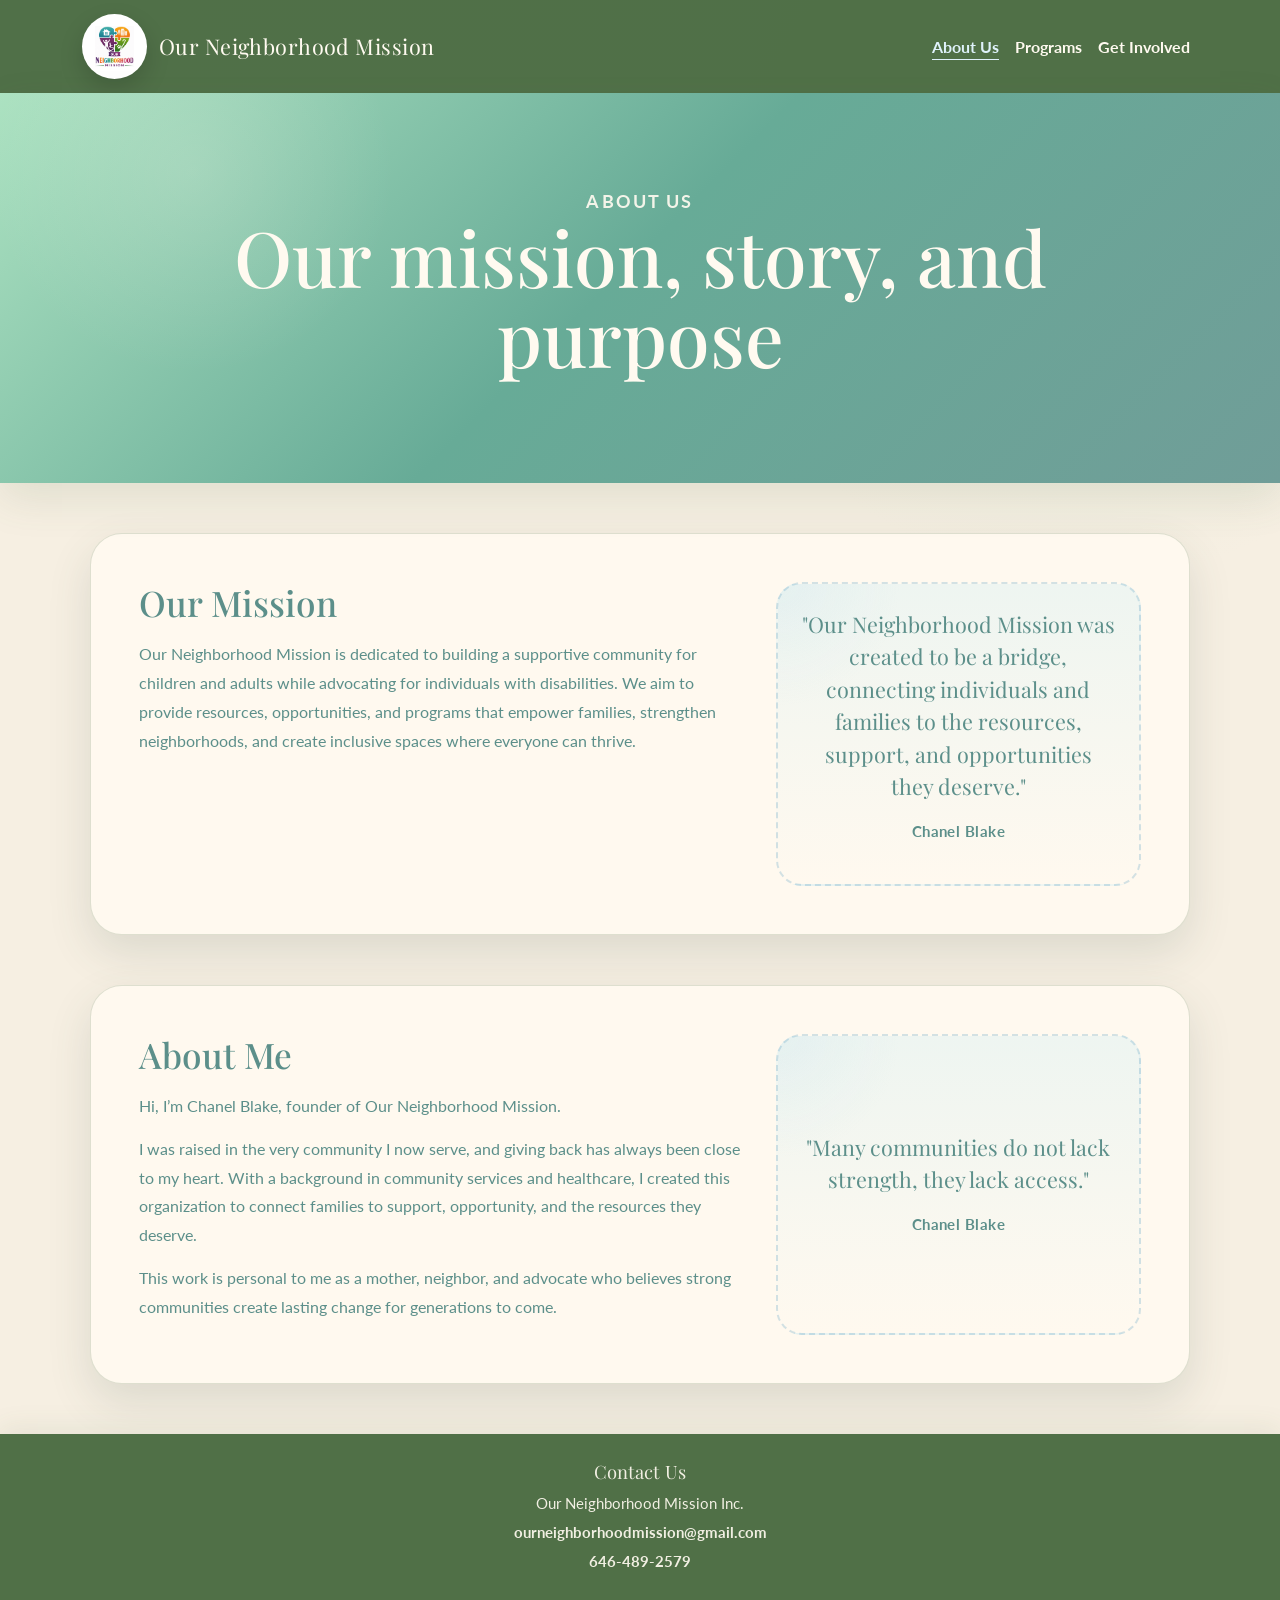
==== commit eecd4926: "Polish site for public launch" ====
--- a/about.html
+++ b/about.html
@@ -4,6 +4,10 @@
     <meta charset="UTF-8" />
     <meta name="viewport" content="width=device-width, initial-scale=1.0" />
     <title>About Us | Our Neighborhood Mission</title>
+    <meta
+      name="description"
+      content="Learn more about the mission, story, and community-centered vision behind Our Neighborhood Mission."
+    />
     <link
       href="https://cdn.jsdelivr.net/npm/bootstrap@5.3.3/dist/css/bootstrap.min.css"
       rel="stylesheet"
@@ -18,7 +22,9 @@
     <nav class="navbar navbar-expand-lg">
       <div class="container">
         <a class="navbar-brand" href="index.html">
-          <img class="logo-slot" src="content.png" alt="Our Neighborhood Mission logo" />
+          <span class="logo-badge">
+            <img class="logo-slot" src="content.png" alt="Our Neighborhood Mission logo" />
+          </span>
           <span class="brand-text">Our Neighborhood Mission</span>
         </a>
         <button
@@ -76,36 +82,20 @@
         </p>
         <p>
           I was raised in the very community I now serve, and giving back has always
-          been close to my heart. Growing up, I saw firsthand how powerful support,
-          opportunity, and access to resources can be in shaping lives. That experience
-          stayed with me and became the foundation for the work I do today.
+          been close to my heart. With a background in community services and healthcare,
+          I created this organization to connect families to support, opportunity, and
+          the resources they deserve.
         </p>
         <p>
-          With a background in community services and healthcare, I’ve spent years
-          helping families navigate challenges, from housing and stability to caregiving
-          and rehabilitation. Through those experiences, I realized that many communities
-          do not lack strength, they lack access. That is where Our Neighborhood Mission
-          comes in.
-        </p>
-        <p>
-          Our Neighborhood Mission was created to be a bridge, connecting individuals
-          and families to the resources, support, and opportunities they deserve.
-          Whether it is through food drives, community events, youth programs, or
-          life-skills development, our goal is simple: to uplift, empower, and build
-          stronger neighborhoods together.
-        </p>
-        <p>
-          This is not just an organization. It is personal. I am a mother, a neighbor,
-          and someone who truly believes that when we invest in our communities, we
-          create lasting change for generations to come.
+          This work is personal to me as a mother, neighbor, and advocate who believes
+          strong communities create lasting change for generations to come.
         </p>
       </div>
-      <div class="content-placeholder photo-panel">
-        <img
-          src="451dc964-eb3f-4c5f-895c-73d313a117c0.png"
-          alt="Families and community members together outdoors"
-          class="panel-photo"
-        />
+      <div class="content-placeholder quote-panel">
+        <blockquote>
+          "Many communities do not lack strength, they lack access."
+        </blockquote>
+        <p>Chanel Blake</p>
       </div>
     </section>
 
@@ -114,7 +104,6 @@
       <p>Our Neighborhood Mission Inc.</p>
       <p><a class="contact-link footer-link" href="mailto:ourneighborhoodmission@gmail.com">ourneighborhoodmission@gmail.com</a></p>
       <p><a class="contact-link footer-link" href="tel:16464892579">646-489-2579</a></p>
-      <p class="footer-note">Social links can be added here as the organization grows.</p>
     </footer>
 
     <script src="https://cdn.jsdelivr.net/npm/bootstrap@5.3.3/dist/js/bootstrap.bundle.min.js"></script>
--- a/style.css
+++ b/style.css
@@ -6,53 +6,75 @@
   --card-color: #8ec0b4;
   --surface-color: #fff9ef;
   --surface-soft: #eef5f1;
-  --text-color: #333;
   --warm-bg: #f6efe2;
+  --text-color: #333333;
   --light-text: #fffaf0;
+  --nav-color: rgba(72, 106, 64, 0.95);
   --border-color: rgba(72, 106, 64, 0.18);
   --shadow-soft: 0 16px 40px rgba(72, 106, 64, 0.12);
   --shadow-card: 0 18px 44px rgba(62, 86, 81, 0.14);
 }
 
+/* Base */
+
 html {
   scroll-behavior: smooth;
 }
 
 body {
+  margin: 0;
   font-family: "Lato", sans-serif;
+  color: var(--text-color);
   background-color: var(--warm-bg);
-  margin: 0;
-  color: var(--text-color);
   background-image:
     radial-gradient(circle at top left, rgba(184, 220, 235, 0.16), transparent 24%),
     radial-gradient(circle at 85% 12%, rgba(170, 216, 192, 0.18), transparent 22%),
     linear-gradient(180deg, rgba(184, 220, 235, 0.08), transparent 18%);
 }
 
+a {
+  color: inherit;
+}
+
+/* Navigation */
+
 .navbar {
-  background-color: rgba(72, 106, 64, 0.95);
+  padding: 9px 0;
+  background-color: var(--nav-color);
   box-shadow: 0 6px 18px rgba(0, 0, 0, 0.08);
-  padding: 14px 0;
 }
 
 .navbar-brand {
-  font-family: "Playfair Display", serif;
-  color: var(--light-text) !important;
-  letter-spacing: 0.02em;
   display: inline-flex;
   align-items: center;
   gap: 12px;
+  color: var(--light-text) !important;
+  font-family: "Playfair Display", serif;
   font-size: 1.35rem;
+  letter-spacing: 0.02em;
   text-decoration: none;
 }
 
+.logo-badge {
+  width: 65px;
+  height: 65px;
+  flex: 0 0 auto;
+  display: inline-flex;
+  align-items: center;
+  justify-content: center;
+  padding: 12px;
+  box-sizing: border-box;
+  overflow: hidden;
+  border-radius: 999px;
+  background: #ffffff;
+  box-shadow: 0 10px 24px rgba(0, 0, 0, 0.16);
+}
+
 .logo-slot {
-  width: 42px;
-  height: 42px;
-  border-radius: 12px;
-  object-fit: cover;
-  background: rgba(255, 250, 240, 0.14);
-  flex: 0 0 auto;
+  width: 100%;
+  height: 100%;
+  display: block;
+  object-fit: contain;
 }
 
 .brand-text {
@@ -69,7 +91,6 @@
 
 .nav-link {
   color: var(--light-text) !important;
-  font-family: "Lato", sans-serif;
   font-weight: 700;
 }
 
@@ -83,104 +104,73 @@
   text-underline-offset: 6px;
 }
 
+/* Hero */
+
 .intro {
+  width: 100%;
+  max-width: none;
+  min-height: 360px;
+  margin: 0 0 28px;
+  padding: 92px 44px 88px;
+  display: flex;
+  align-items: center;
+  justify-content: center;
+  overflow: hidden;
+  position: relative;
+  text-align: center;
+  color: var(--light-text);
   background:
     radial-gradient(circle at 15% 20%, rgba(255, 249, 239, 0.16), transparent 18%),
     linear-gradient(135deg, #ace2c1 0%, #67ab97 48%, #709d98 100%);
-  color: var(--light-text);
-  text-align: center;
-  padding: 92px 44px 88px;
-  min-height: 360px;
-  width: 100%;
-  max-width: none;
-  margin: 0 0 28px 0;
   box-shadow: var(--shadow-soft);
-  display: flex;
-  align-items: center;
-  justify-content: center;
-  position: relative;
-  overflow: hidden;
+}
+
+.subpage-intro {
+  margin-top: 0;
+}
+
+.statement,
+.statement-wide {
+  max-width: 980px;
+  margin: 0 auto;
+}
+
+.hero-copy {
+  max-width: 860px;
 }
 
 .intro h1 {
+  margin: 0 0 18px;
   font-family: "Playfair Display", serif;
   font-size: clamp(3rem, 6vw, 5.1rem);
   line-height: 1.04;
-  margin-bottom: 18px;
 }
 
 .intro p {
-  font-family: "Lato", sans-serif;
-  font-size: 1.25rem;
-  line-height: 1.8;
   max-width: 900px;
   margin: 0 auto;
+  font-size: 1.12rem;
+  line-height: 1.8;
 }
 
 .subpage-tag {
   margin-bottom: 14px;
-  text-transform: uppercase;
-  letter-spacing: 0.12em;
   color: rgba(255, 250, 240, 0.92);
   font-size: 0.92rem;
   font-weight: 700;
-  font-family: "Lato", sans-serif;
-}
-
-.statement {
-  max-width: 980px;
-  margin: 0 auto;
-}
-
-.statement-wide {
-  max-width: 980px;
-}
-
-.subpage-intro {
-  margin-top: 0;
-}
-
-.home-info {
-  display: grid;
-  grid-template-columns: repeat(3, minmax(0, 1fr));
-  gap: 20px;
-  max-width: 980px;
-}
-
-.info-card {
-  background: rgba(255, 249, 239, 0.92);
-  border: 1px solid var(--border-color);
-  border-radius: 24px;
-  padding: 22px 20px;
-  box-shadow: var(--shadow-card);
-  text-align: center;
-  min-height: 150px;
-}
-
-.info-card h2 {
-  font-family: "Playfair Display", serif;
-  color: var(--secondary-color);
-  font-size: 1.3rem;
-  margin: 0 0 10px;
-}
-
-.info-card p {
-  font-family: "Lato", sans-serif;
-  font-size: 0.98rem;
-  line-height: 1.7;
-  margin: 0;
+  letter-spacing: 0.12em;
+  text-transform: uppercase;
 }
 
 .intro-modal-btn {
-  margin-top: 18px;
+  margin-top: 22px;
   padding: 14px 28px;
+  border: 1px solid rgba(255, 250, 240, 0.18);
   border-radius: 999px;
   background: var(--secondary-color);
+  box-shadow: 0 12px 26px rgba(47, 65, 62, 0.16);
   color: var(--light-text);
-  border: 1px solid rgba(255, 250, 240, 0.18);
-  box-shadow: 0 12px 26px rgba(47, 65, 62, 0.16);
-  font-family: "Lato", sans-serif;
-  font-size: 1.08rem;
+  font-size: 1.05rem;
   font-weight: 700;
   letter-spacing: 0.02em;
 }
@@ -191,32 +181,7 @@
   box-shadow: 0 14px 30px rgba(47, 65, 62, 0.22);
 }
 
-.site-modal {
-  border-radius: 24px;
-  border: 1px solid var(--border-color);
-  background: var(--surface-color);
-}
-
-.site-modal .modal-header {
-  border-bottom: 1px solid rgba(72, 106, 64, 0.12);
-  padding: 20px 24px 12px;
-}
-
-.site-modal .modal-title {
-  font-family: "Playfair Display", serif;
-  color: var(--secondary-color);
-  font-size: 1.7rem;
-}
-
-.site-modal .modal-body {
-  padding: 12px 24px 24px;
-}
-
-.site-modal .modal-body p {
-  font-family: "Lato", sans-serif;
-  line-height: 1.8;
-  margin-bottom: 12px;
-}
+/* Shared Sections */
 
 .page-section,
 #mission,
@@ -224,33 +189,22 @@
 #gallery,
 #volunteer,
 #donate,
-#impact,
-#contact {
+#impact {
+  max-width: 1100px;
+  margin: 50px auto;
+  padding: 48px;
   scroll-margin-top: 90px;
-  max-width: 1100px;
-  margin: 0 auto 28px;
-  margin-top: 50px;
-  margin-bottom: 50px;
-  padding: 48px;
+  border: 1px solid var(--border-color);
   border-radius: 32px;
-  border: 1px solid var(--border-color);
+  background: var(--surface-color);
   box-shadow: var(--shadow-card);
-}
-
-.page-section,
-#mission,
-#programs,
-#gallery {
-  background: var(--surface-color);
-  color: var(--secondary-color);
-}
-
-
+  color: var(--secondary-color);
+}
+
+.page-section p,
 #mission p,
 #programs p,
-#gallery p,
-.page-section p {
-  font-family: "Lato", sans-serif;
+#gallery p {
   margin: 0 0 14px;
   line-height: 1.8;
 }
@@ -259,9 +213,23 @@
 #mission h2,
 #programs h2,
 #gallery h2 {
+  margin: 0 0 16px;
   font-family: "Playfair Display", serif;
   font-size: 2.2rem;
-  margin-bottom: 16px;
+}
+
+.section-label {
+  margin: 0 0 10px;
+  color: var(--secondary-color);
+  font-size: 0.88rem;
+  font-weight: 700;
+  letter-spacing: 0.12em;
+  text-transform: uppercase;
+}
+
+.section-intro {
+  max-width: 720px;
+  margin-bottom: 26px !important;
 }
 
 .content-split {
@@ -281,15 +249,48 @@
   align-items: center;
   justify-content: center;
   padding: 24px;
+  border: 2px dashed rgba(110, 168, 199, 0.3);
   border-radius: 26px;
-  border: 2px dashed rgba(110, 168, 199, 0.38);
   background:
     radial-gradient(circle at top left, rgba(184, 220, 235, 0.18), transparent 26%),
     linear-gradient(180deg, var(--surface-soft), var(--surface-color));
   color: var(--secondary-color);
-  font-family: "Playfair Display", serif;
   text-align: center;
 }
+
+/* Homepage Cards */
+
+.home-info {
+  display: grid;
+  grid-template-columns: repeat(3, minmax(0, 1fr));
+  gap: 20px;
+  max-width: 980px;
+}
+
+.info-card {
+  padding: 24px 22px;
+  border: 1px solid var(--border-color);
+  border-radius: 24px;
+  background: rgba(255, 249, 239, 0.92);
+  box-shadow: var(--shadow-card);
+  text-align: center;
+}
+
+.info-card h3 {
+  margin: 0 0 12px;
+  color: var(--secondary-color);
+  font-family: "Playfair Display", serif;
+  font-size: 1.4rem;
+}
+
+.info-card p {
+  margin: 0;
+  color: var(--secondary-color);
+  font-size: 1rem;
+  line-height: 1.7;
+}
+
+/* Quote and Logo Panels */
 
 .quote-panel,
 .logo-panel,
@@ -300,143 +301,78 @@
 
 .quote-panel blockquote {
   margin: 0;
+  color: var(--secondary-color);
   font-family: "Playfair Display", serif;
   font-size: 1.35rem;
   line-height: 1.5;
-  color: var(--secondary-color);
 }
 
 .quote-panel p,
 .logo-panel p {
   margin: 0;
-  font-family: "Lato", sans-serif;
   font-size: 0.95rem;
   font-weight: 700;
   letter-spacing: 0.03em;
 }
 
+.logo-panel {
+  padding: 18px;
+  background:
+    radial-gradient(circle at top, rgba(255, 255, 255, 0.96), transparent 44%),
+    linear-gradient(180deg, #fffaf2 0%, #f2f8f4 100%);
+}
+
+.logo-artwork {
+  width: 100%;
+  height: 100%;
+  display: flex;
+  align-items: center;
+  justify-content: center;
+}
+
 .panel-logo {
-  width: min(100%, 220px);
-  height: auto;
+  width: 100%;
+  height: 100%;
   display: block;
+  object-fit: contain;
 }
 
 .panel-photo {
   width: 100%;
   height: 100%;
   min-height: 260px;
+  display: block;
   object-fit: cover;
   border-radius: 22px;
   box-shadow: var(--shadow-card);
 }
 
-.placeholder-carousel {
-  margin-top: 24px;
-}
-
-.carousel-placeholder {
-  min-height: 420px;
-  border-radius: 28px;
-  border: 2px dashed rgba(255, 250, 240, 0.42);
-  background:
-    linear-gradient(180deg, rgba(47, 65, 62, 0.08), rgba(47, 65, 62, 0.42)),
-    linear-gradient(135deg, rgba(170, 216, 192, 0.8), rgba(110, 168, 199, 0.85));
-  display: flex;
-  align-items: center;
-  justify-content: center;
-  color: var(--light-text);
-  font-family: "Playfair Display", serif;
-  font-size: 1.4rem;
-  text-align: center;
-  padding: 24px;
-  box-shadow: var(--shadow-card);
-}
-
-.carousel-photo {
-  height: 420px;
-  object-fit: cover;
-  border-radius: 28px;
-  box-shadow: var(--shadow-card);
-}
-
-.quote-slide,
-.logo-slide {
-  flex-direction: column;
-  gap: 16px;
-}
-
-.quote-slide blockquote {
-  margin: 0;
-  max-width: 760px;
-  font-family: "Playfair Display", serif;
-  font-size: 1.6rem;
-  line-height: 1.5;
-}
-
-.quote-slide p,
-.logo-slide p {
-  margin: 0;
-  font-family: "Lato", sans-serif;
-  font-size: 1rem;
-  font-weight: 700;
-  letter-spacing: 0.03em;
-}
-
-.carousel-logo {
-  width: min(100%, 220px);
-  height: auto;
-  display: block;
-}
-
-.image-one {
-  background:
-    linear-gradient(180deg, rgba(47, 65, 62, 0.08), rgba(47, 65, 62, 0.42)),
-    radial-gradient(circle at 25% 30%, rgba(255, 249, 239, 0.18), transparent 16%),
-    linear-gradient(135deg, #d4ead8 0%, #96c7bf 48%, #6f9f99 100%);
-}
-
-.image-two {
-  background:
-    linear-gradient(180deg, rgba(47, 65, 62, 0.08), rgba(47, 65, 62, 0.42)),
-    radial-gradient(circle at 72% 26%, rgba(255, 249, 239, 0.18), transparent 16%),
-    linear-gradient(135deg, #dbe6cf 0%, #a9d2d7 52%, #7e9e76 100%);
-}
-
-.image-three {
-  background:
-    linear-gradient(180deg, rgba(47, 65, 62, 0.08), rgba(47, 65, 62, 0.42)),
-    radial-gradient(circle at 44% 22%, rgba(255, 249, 239, 0.18), transparent 14%),
-    linear-gradient(135deg, #cee7dc 0%, #9dc7db 52%, #7da9a1 100%);
-}
-
-
+/* Program Cards */
 
 #cards {
+  max-width: 1100px;
+  margin: 0 auto 28px;
+  padding: 12px 24px 20px;
   display: flex;
   flex-wrap: wrap;
   text-align: center;
-  padding: 12px 24px 20px;
-  max-width: 1100px;
-  margin: 0 auto 28px;
 }
 
 .card {
-  font-family: "Lato", sans-serif;
+  flex: 1 1 300px;
+  margin: 10px;
+  padding: 24px;
+  border: 1px solid rgba(255, 250, 240, 0.2);
   border-radius: 30px;
   background: linear-gradient(135deg, var(--card-color) 0%, var(--accent-color2) 100%);
+  box-shadow: var(--shadow-card);
   color: var(--light-text);
-  font-size: 15px;
-  margin: 10px;
-  padding: 24px;
-  flex: 1 1 300px;
-  border: 1px solid rgba(255, 250, 240, 0.2);
-  box-shadow: var(--shadow-card);
   transition: transform 0.2s ease, box-shadow 0.2s ease, opacity 0.2s ease;
 }
 
 .card h2 {
-  font-family: "Playfair Display", serif;
   margin-bottom: 12px;
+  font-family: "Playfair Display", serif;
 }
 
 .card:hover {
@@ -445,69 +381,233 @@
   opacity: 0.96;
 }
 
-#volunteer,
-#impact {
-  background: linear-gradient(135deg, rgba(170, 216, 192, 0.22), rgba(184, 220, 235, 0.3));
-  color: var(--secondary-color);
-}
-
-#donate,
-#contact {
-  background: var(--surface-color);
-  border: 1px solid rgba(110, 168, 199, 0.22);
-  color: var(--text-color);
-}
-
-#volunteer h2,
-#donate h2,
-#impact h2,
-#contact h2 {
-  font-family: "Playfair Display", serif;
-  font-size: 2.2rem;
-  margin-bottom: 16px;
-}
-
-#volunteer p,
-#donate p,
-#impact p,
-#contact p {
-  font-family: "Lato", sans-serif;
-  font-size: 1.08rem;
-  line-height: 1.8;
-  margin-bottom: 0.85rem;
-}
-
-.simple-form {
-  margin-top: 20px;
-}
-
-.simple-form input,
-.simple-form textarea {
-  width: 100%;
-  margin-bottom: 14px;
-  padding: 14px 16px;
-  border-radius: 16px;
-  border: 1px solid rgba(72, 106, 64, 0.2);
-  font-family: "Lato", sans-serif;
-}
-
-.form-note {
-  font-family: "Lato", sans-serif;
-  font-size: 0.9rem;
-  color: rgba(51, 51, 51, 0.7);
-  margin-top: 4px;
+.feature-list {
+  margin: 0;
+  padding-left: 1.2rem;
+}
+
+.feature-list li {
+  margin-bottom: 0.8rem;
+  line-height: 1.7;
+}
+
+/* Action Links */
+
+.action-row {
+  margin-top: 18px;
 }
 
 .volunteer-btn {
   display: inline-block;
-  margin-top: 10px;
+  padding: 13px 22px;
+  border-radius: 999px;
+  background: var(--secondary-color);
+  box-shadow: 0 12px 24px rgba(47, 65, 62, 0.16);
+  color: var(--light-text);
+  font-weight: 700;
   text-decoration: none;
 }
 
+.volunteer-btn:hover {
+  background: var(--accent-color2);
+  color: var(--light-text);
+}
+
+.support-note {
+  margin-top: 10px !important;
+  color: rgba(51, 51, 51, 0.74);
+  font-size: 0.95rem;
+}
+
+/* Carousel */
+
+.placeholder-carousel {
+  max-width: 620px;
+  margin-top: 28px;
+  margin-inline: auto;
+  padding: 0 56px 48px;
+  border-radius: 34px;
+}
+
+.placeholder-carousel .carousel-inner {
+  overflow: hidden;
+  border-radius: 30px;
+  box-shadow: 0 24px 52px rgba(62, 86, 81, 0.12);
+}
+
+.placeholder-carousel .carousel-item {
+  min-height: 0;
+  background: transparent;
+}
+
+.carousel-slide-frame,
+.carousel-placeholder {
+  width: 100%;
+  min-height: 0;
+  aspect-ratio: 1 / 1;
+  border-radius: 26px;
+}
+
+.carousel-slide-frame {
+  display: flex;
+  align-items: center;
+  justify-content: center;
+  overflow: hidden;
+  background:
+    radial-gradient(circle at top left, rgba(255, 255, 255, 0.72), transparent 32%),
+    linear-gradient(145deg, #fffaf3 0%, #eef7f2 100%);
+}
+
+.carousel-placeholder {
+  display: flex;
+  align-items: center;
+  justify-content: center;
+  padding: 20px;
+  border: 0;
+  background: linear-gradient(145deg, #c7e1d5 0%, #a8cbc0 100%);
+  color: #fdfbf6;
+  text-align: center;
+}
+
+.carousel-photo {
+  width: 100%;
+  height: 100%;
+  display: block;
+  object-fit: cover;
+  object-position: center;
+  border-radius: 26px;
+}
+
+.quote-slide,
+.logo-slide {
+  flex-direction: column;
+  gap: 14px;
+  padding: 28px;
+}
+
+.quote-slide {
+  background: #eef7f2;
+  box-shadow: inset 0 0 0 1px rgba(92, 143, 138, 0.16);
+  color: var(--secondary-color);
+}
+
+.quote-slide .slide-copy h3,
+.quote-slide .slide-copy p {
+  color: var(--secondary-color);
+}
+
+.logo-slide {
+  padding: 20px;
+  background:
+    radial-gradient(circle at top, rgba(255, 255, 255, 0.96), transparent 44%),
+    linear-gradient(180deg, #fffaf2 0%, #f2f8f4 100%);
+}
+
+.slide-copy {
+  width: 100%;
+  max-width: 390px;
+}
+
+.slide-copy h3 {
+  margin: 0 0 10px;
+  font-family: "Playfair Display", serif;
+  font-size: clamp(1.45rem, 2.6vw, 1.9rem);
+  line-height: 1.1;
+}
+
+.slide-copy p {
+  margin: 0 0 14px;
+  font-size: 0.92rem;
+  line-height: 1.6;
+}
+
+.slide-copy p:last-child {
+  margin: 0;
+}
+
+.carousel-logo {
+  width: 82%;
+  height: 82%;
+  max-width: 340px;
+  max-height: 340px;
+  display: block;
+  object-fit: contain;
+}
+
+.placeholder-carousel .carousel-control-prev,
+.placeholder-carousel .carousel-control-next {
+  width: 46px;
+  opacity: 1;
+}
+
+.placeholder-carousel .carousel-control-prev {
+  left: 10px;
+}
+
+.placeholder-carousel .carousel-control-next {
+  right: 10px;
+}
+
+.placeholder-carousel .carousel-control-prev-icon,
+.placeholder-carousel .carousel-control-next-icon {
+  width: 42px;
+  height: 42px;
+  border-radius: 999px;
+  background-color: rgba(47, 65, 62, 0.78);
+  background-size: 52% 52%;
+  box-shadow: 0 12px 28px rgba(47, 65, 62, 0.22);
+}
+
+.placeholder-carousel .carousel-indicators {
+  margin-bottom: -34px;
+}
+
+.placeholder-carousel .carousel-indicators [data-bs-target] {
+  width: 11px;
+  height: 11px;
+  border: 0;
+  border-radius: 999px;
+  background-color: rgba(92, 143, 138, 0.38);
+}
+
+.placeholder-carousel .carousel-indicators .active {
+  background-color: var(--secondary-color);
+}
+
+/* Modal */
+
+.site-modal {
+  border: 1px solid var(--border-color);
+  border-radius: 24px;
+  background: var(--surface-color);
+}
+
+.site-modal .modal-header {
+  padding: 20px 24px 12px;
+  border-bottom: 1px solid rgba(72, 106, 64, 0.12);
+}
+
+.site-modal .modal-title {
+  color: var(--secondary-color);
+  font-family: "Playfair Display", serif;
+  font-size: 1.7rem;
+}
+
+.site-modal .modal-body {
+  padding: 12px 24px 24px;
+}
+
+.site-modal .modal-body p {
+  margin-bottom: 12px;
+  line-height: 1.8;
+}
+
+/* Footer */
+
 .contact-link {
   color: var(--secondary-color);
+  font-weight: 700;
   text-decoration: none;
-  font-weight: 700;
 }
 
 .contact-link:hover {
@@ -525,36 +625,32 @@
 
 #footer {
   margin-top: 40px;
-  background: rgba(72, 106, 64, 0.95);
+  padding: 24px 20px;
+  background: var(--nav-color);
+  box-shadow: 0 -8px 24px rgba(72, 106, 64, 0.08);
   color: var(--light-text);
   text-align: center;
-  padding: 24px 20px;
-  box-shadow: 0 -8px 24px rgba(72, 106, 64, 0.08);
 }
 
 #footer p:first-child {
+  margin-bottom: 6px;
   font-family: "Playfair Display", serif;
   font-size: 1.15rem;
-  margin-bottom: 6px;
 }
 
 #footer p {
-  font-family: "Lato", sans-serif;
+  margin: 0 0 6px;
   font-size: 0.95rem;
-  margin: 0 0 6px;
   opacity: 0.92;
 }
 
-.footer-note {
-  opacity: 0.75;
-  font-size: 0.9rem;
-}
+/* Responsive */
 
 @media (max-width: 768px) {
   .intro {
+    min-height: 300px;
+    margin: 0 0 18px;
     padding: 70px 22px;
-    margin: 70px 0 18px 0;
-    min-height: 300px;
   }
 
   .intro h1 {
@@ -562,45 +658,71 @@
   }
 
   .intro p {
-    font-size: 1.1rem;
-  }
-
-  .highlight-strip {
-    display: none;
+    font-size: 1.05rem;
   }
 
   .page-section,
   #mission,
   #programs,
+  #gallery,
   #volunteer,
-  #gallery,
   #donate,
-  #impact,
-  #contact {
+  #impact {
     margin: 18px 16px;
     padding: 28px 22px;
   }
 
+  .home-info,
   .content-split {
     grid-template-columns: 1fr;
   }
 
-  .home-info {
-    grid-template-columns: 1fr;
-  }
-
-  .carousel-placeholder,
   .content-placeholder {
     min-height: 200px;
   }
 
-  #volunteer h2,
+  .placeholder-carousel {
+    max-width: 100%;
+    padding: 0 16px 42px;
+  }
+
+  .placeholder-carousel .carousel-control-prev,
+  .placeholder-carousel .carousel-control-next {
+    width: 38px;
+  }
+
+  .placeholder-carousel .carousel-control-prev {
+    left: -2px;
+  }
+
+  .placeholder-carousel .carousel-control-next {
+    right: -2px;
+  }
+
+  .placeholder-carousel .carousel-control-prev-icon,
+  .placeholder-carousel .carousel-control-next-icon {
+    width: 34px;
+    height: 34px;
+  }
+
+  .page-section h2,
   #mission h2,
   #programs h2,
   #gallery h2,
+  #volunteer h2,
   #donate h2,
-  #impact h2,
-  #contact h2 {
+  #impact h2 {
     font-size: 1.8rem;
   }
-}
+
+  .navbar-brand {
+    gap: 10px;
+    font-size: 1.1rem;
+  }
+
+  .logo-badge {
+    width: 50px;
+    height: 50px;
+    padding: 6px;
+  }
+}
